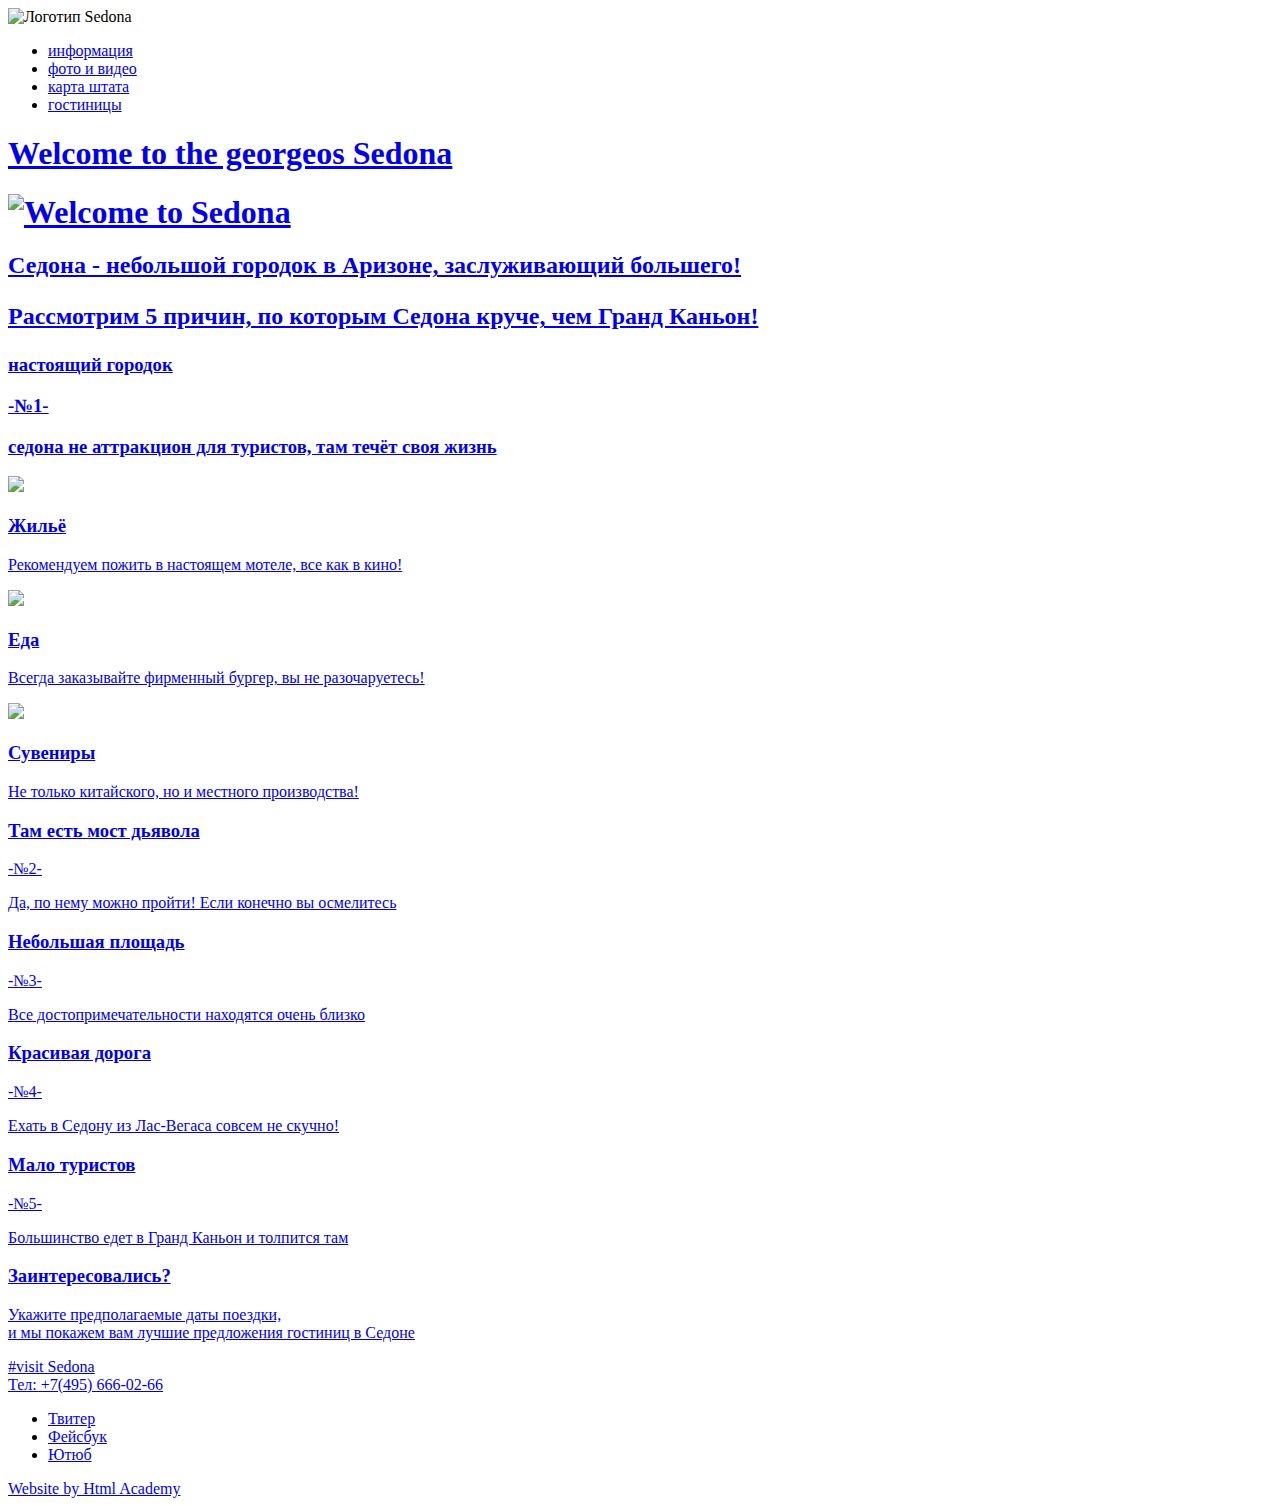
==== index.html @ b705efbc "исправила по комментариям" ====
<!DOCTYPE html>
<html lang="ru">
  <head>
    <meta charset="utf-8">
    <title>HTML Academy: Седона</title>
  </head>
  <body>
<div class="container">
<header>
  <nav>
    <a class="main-header-logo">
    <img src="img.logo.svg" width="300" height="150" alt="Логотип Sedona">
    </a>
    <ul class="site-navigation">
      <li><a href="info.html">информация</a></li>
      <li><a href="foto and video.html">фото и видео</a></li>
      <li><a href="state map.html">карта штата</a></li>
      <li><a href="hotels.html">гостиницы</li>
    </ul>
  </nav>
</header>
<main>
  <section>
  <h1>Welcome to the georgeos Sedona<h1>
  <img src="img.welcome.svg" width="300" height="150" alt="Welcome to Sedona">
</section>
  <section>
    <h2>Седона - небольшой городок в Аризоне, заслуживающий большего!<h2>
    <p>Рассмотрим 5 причин, по которым Седона круче, чем Гранд Каньон!</p>
   </section>
   <section>
    <div>
    <h3>настоящий городок<h3>
    <span>-№1-</span>
    <p>седона не аттракцион для туристов,
    там течёт своя жизнь</p>
    </div>
   </section>
  <div>
    <img src="icon-1.png">
    <h3>Жильё</h3>
    <p>Рекомендуем пожить в настоящем мотеле, все как в кино!</p>
  </div>
  <div>
    <img src="icon-2.png">
    <h3>Еда</h3>
    <p>Всегда заказывайте фирменный бургер, вы не разочаруетесь!</p>
  </div>
  <div>
    <img src="icon-3.png">
    <h3>Сувениры</h3>
    <p>Не только китайского, но и местного производства!</p>
  </div>
  <section>
  <div>
    <h3>Там есть мост дьявола</h3>
    <span>-№2-</span>
    <p>Да, по нему можно пройти! Если конечно вы осмелитесь</p>
  </div>
</section>
  <div>
    <h3>Небольшая площадь</h3>
    <span>-№3-</span>
    <p>Все достопримечательности находятся очень близко</p>
  </div>
  <div>
    <h3>Красивая дорога</h3>
    <span>-№4-</span>
    <p>Ехать в Седону из Лас-Вегаса совсем не скучно!</p>
  </div>
  <div>
    <h3>Мало туристов</h3>
    <span>-№5-</span>
    <p>Большинство едет в Гранд Каньон и толпится там</p>
  </div>
  <section>
    <h3>Заинтересовались?</h3>
    <p>Укажите предполагаемые даты поездки,<br>
    и мы покажем вам лучшие предложения гостиниц в Седоне </p>
      <!--здесь будет форма-->
  </section>
</main>
<footer>
  <a href=#>#visit Sedona</a><br>
  <a href=#>Тел: +7(495) 666-02-66</a>
 <div>
 <ul>
   <li><a href="#">Твитер</a></li>
   <li><a href="#">Фейсбук</a></li>
   <li><a href="#">Ютюб</a></li>
 </ul>
</div>
<a href= https://htmlacademy.ru/>
  Website by Html Academy
</a>
</footer>
<div class="container">
  </body>
</html>
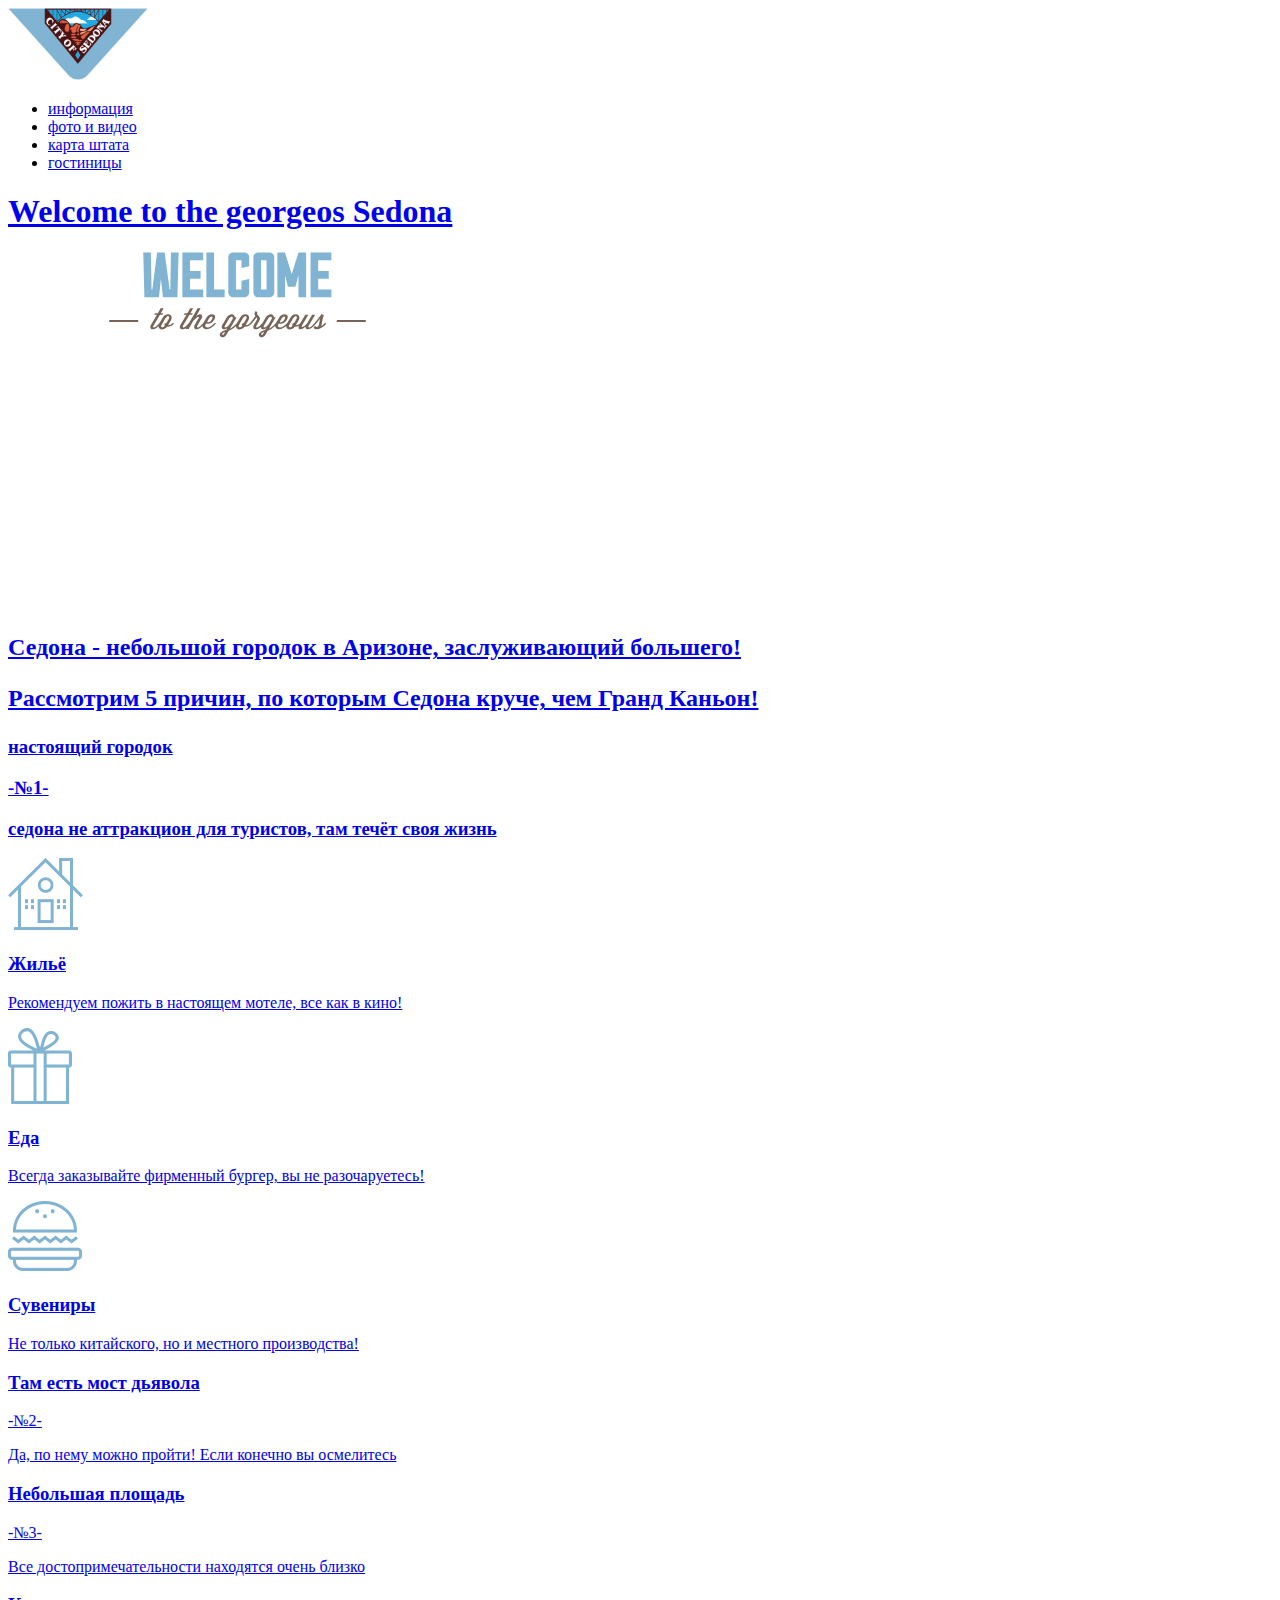
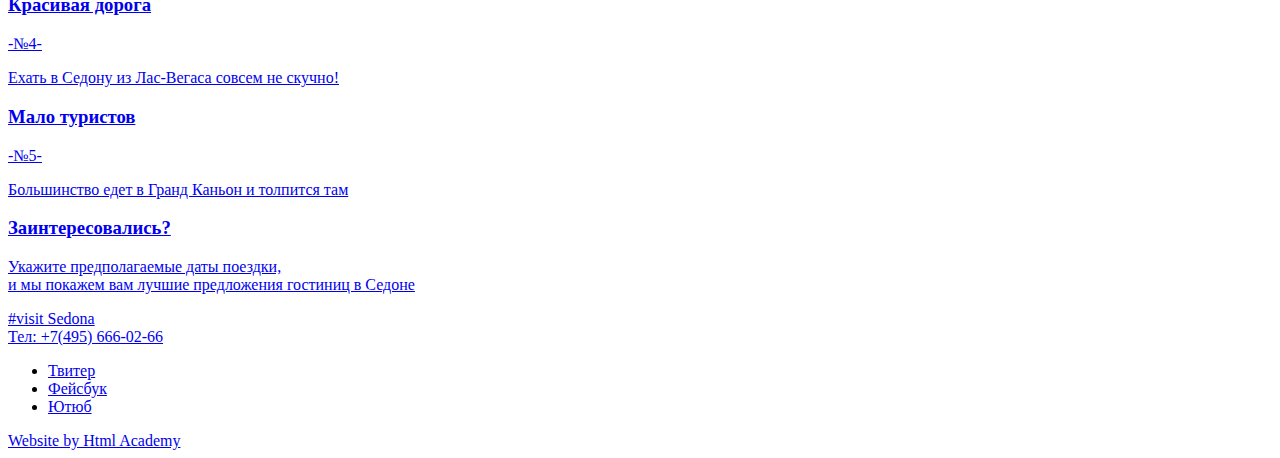
==== commit 0ce41e43: "Добавила картинки" ====
--- a/index.html
+++ b/index.html
@@ -9,7 +9,7 @@
 <header>
   <nav>
     <a class="main-header-logo">
-    <img src="img.logo.svg" width="300" height="150" alt="Логотип Sedona">
+    <img src="img/logo.png" width="140" height="72" alt="Логотип Sedona">
     </a>
     <ul class="site-navigation">
       <li><a href="info.html">информация</a></li>
@@ -22,7 +22,7 @@
 <main>
   <section>
   <h1>Welcome to the georgeos Sedona<h1>
-  <img src="img.welcome.svg" width="300" height="150" alt="Welcome to Sedona">
+  <img src="img/welcome.svg" width="459" height="353" alt="Welcome to Sedona">
 </section>
   <section>
     <h2>Седона - небольшой городок в Аризоне, заслуживающий большего!<h2>
@@ -37,17 +37,17 @@
     </div>
    </section>
   <div>
-    <img src="icon-1.png">
+    <img src="img/icon-1.png">
     <h3>Жильё</h3>
     <p>Рекомендуем пожить в настоящем мотеле, все как в кино!</p>
   </div>
   <div>
-    <img src="icon-2.png">
+    <img src="img/icon-2.png">
     <h3>Еда</h3>
     <p>Всегда заказывайте фирменный бургер, вы не разочаруетесь!</p>
   </div>
   <div>
-    <img src="icon-3.png">
+    <img src="img/icon-3.png">
     <h3>Сувениры</h3>
     <p>Не только китайского, но и местного производства!</p>
   </div>
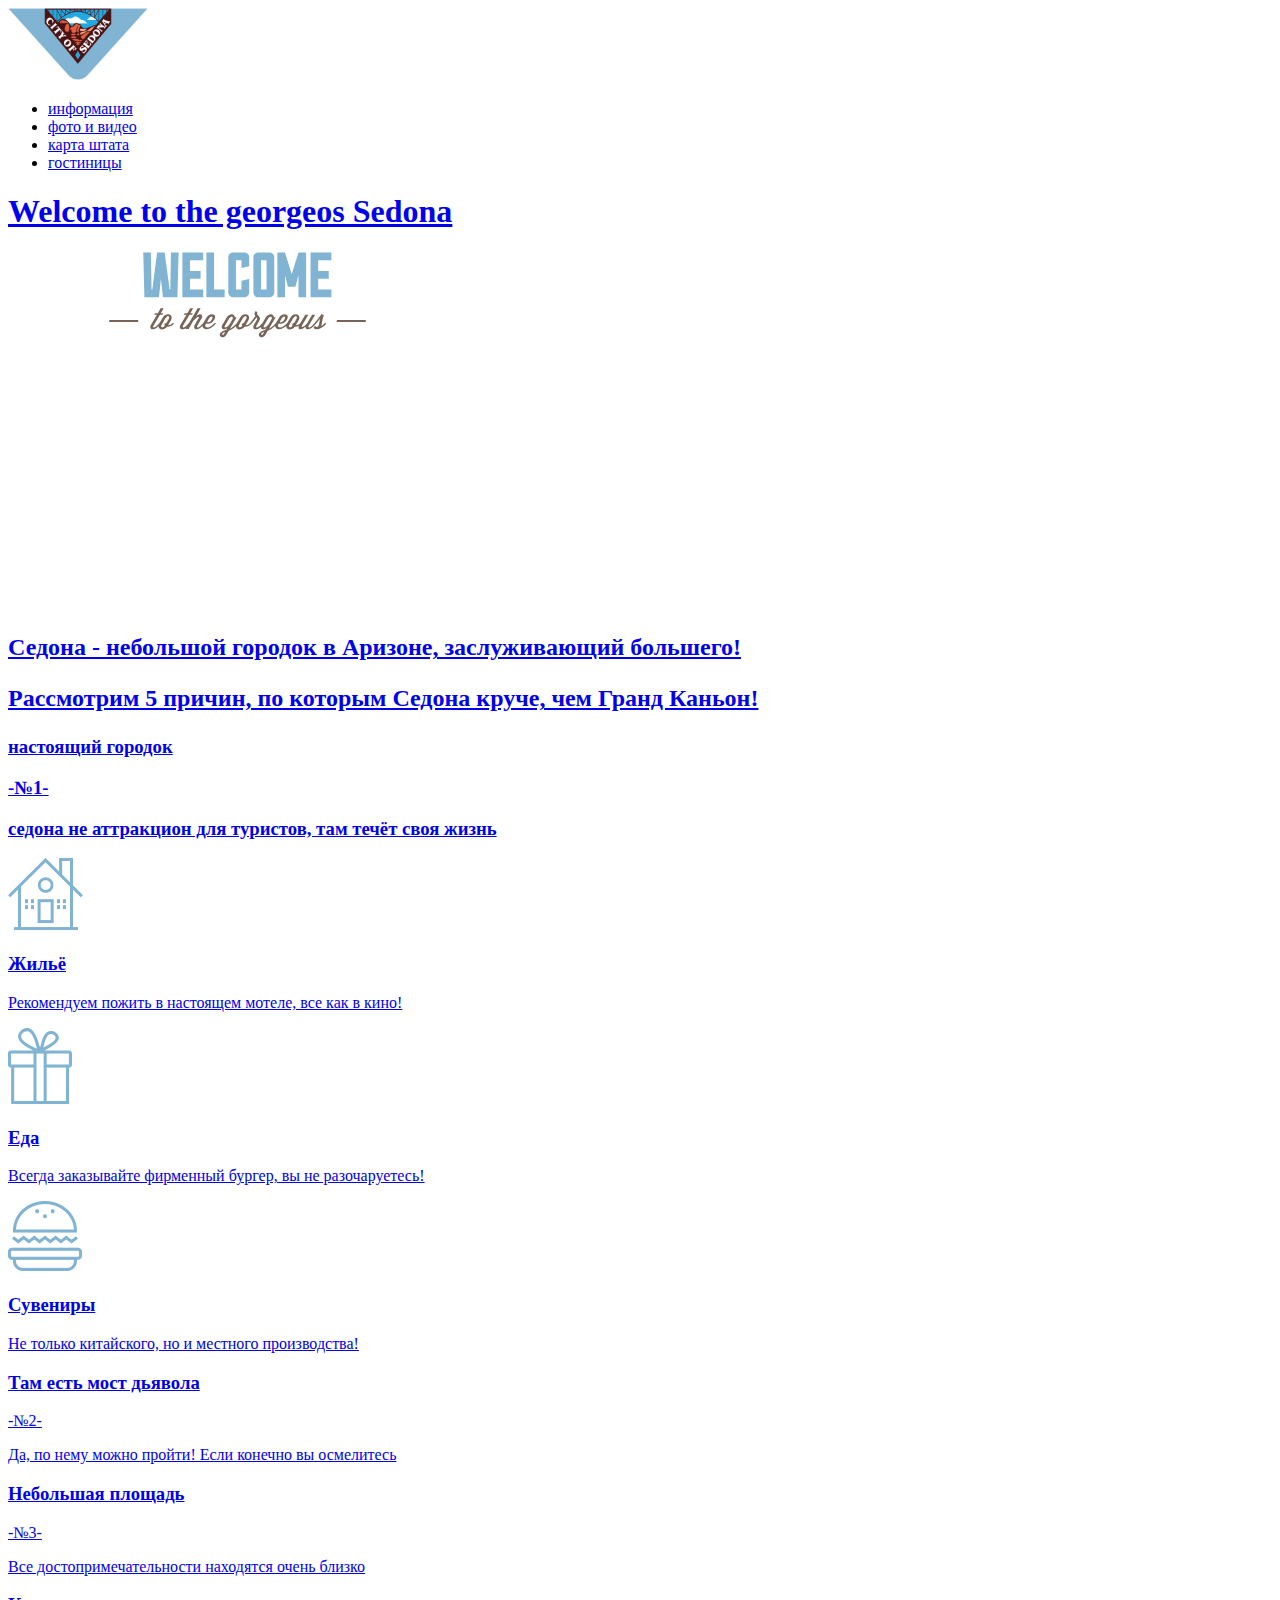
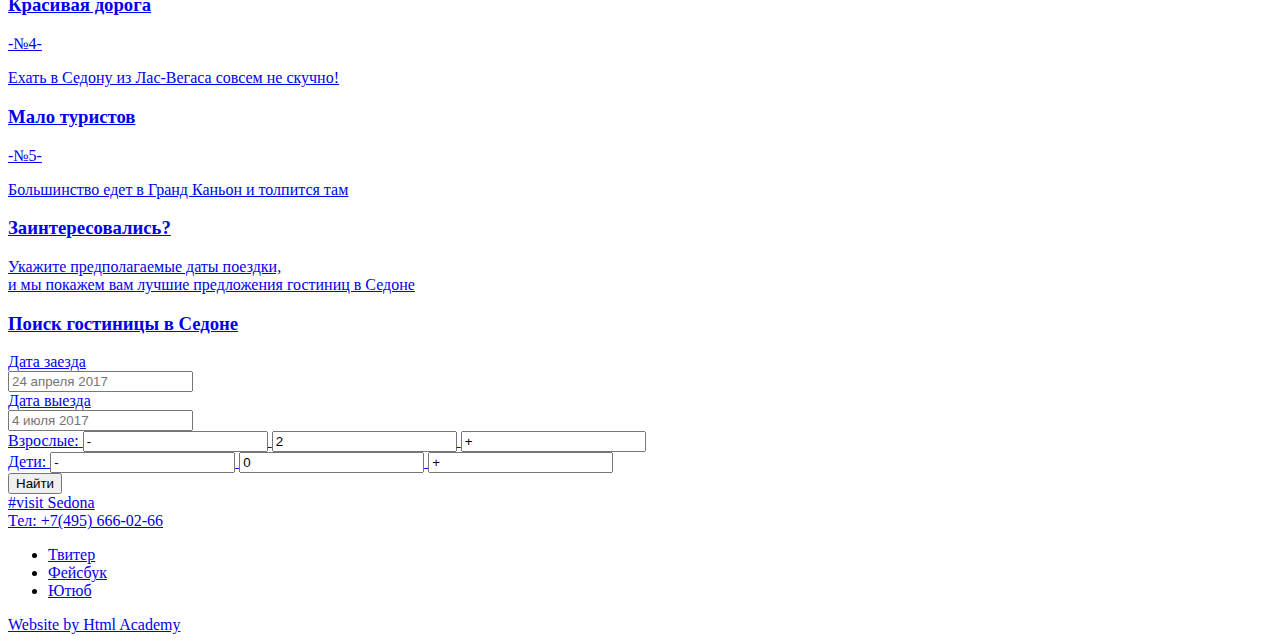
==== commit 1bc68ef5: "добавила форму, описание и переходы через tab" ====
--- a/index.html
+++ b/index.html
@@ -12,16 +12,16 @@
     <img src="img/logo.png" width="140" height="72" alt="Логотип Sedona">
     </a>
     <ul class="site-navigation">
-      <li><a href="info.html">информация</a></li>
-      <li><a href="foto and video.html">фото и видео</a></li>
-      <li><a href="state map.html">карта штата</a></li>
-      <li><a href="hotels.html">гостиницы</li>
+      <li><a href="info.html" tabindex="1" alt="Информация">информация</a></li>
+      <li><a href="foto and video.html" tabindex="2" alt="Фото и видео">фото и видео</a></li>
+      <li><a href="state map.html" tabindex="3" alt="Карта штата">карта штата</a></li>
+      <li><a href="hotels.html" tabindex="4" alt="Гостиницы">гостиницы</li>
     </ul>
   </nav>
 </header>
 <main>
   <section>
-  <h1>Welcome to the georgeos Sedona<h1>
+  <h1 class="visually-hidden">Welcome to the georgeos Sedona<h1>
   <img src="img/welcome.svg" width="459" height="353" alt="Welcome to Sedona">
 </section>
   <section>
@@ -77,20 +77,55 @@
     <h3>Заинтересовались?</h3>
     <p>Укажите предполагаемые даты поездки,<br>
     и мы покажем вам лучшие предложения гостиниц в Седоне </p>
-      <!--здесь будет форма-->
+      <div class="pop-up">
+        <div>
+          <h3>Поиск гостиницы в Седоне</h3>
+        </div>
+        <div>
+          <form action="https://echo.htmlacademy.ru/courses" method="post">
+    <label for="check-in-date"> Дата заезда</label>
+    <div class="input-field">
+     <input type="text" id="check-in-date" name="check-in-date" placeholder="24 апреля 2017" required tabindex="1" alt="Дата заезда">
+     <div class="calendar"></div>
+     </div>
+     <label for="check-out-date">Дата выезда</label>
+     <div class="input-field">
+    <input type="text" id="check-out-date" name="check-out-date" placeholder="4 июля 2017" required tabindex="2" alt="Дата выезда">
+    <div class="calendar"></div>
+    </div>
+    <div class="input-short">
+    <label for="adult">Взрослые:</label>
+    <input type="bottom-minus" value="-" tabindex="3" alt="меньше">
+    <input type="text" id="adult" name="adult" value="2" alt="количество взрослых">
+    <input type="bottom-plus" value="+" tabindex="4" alt="больше">
+    </div>
+     <div class="input-short">
+       <label for="kids">Дети:</label>
+       <input type="bottom-minus" value="-" tabindex="5" alt="меньше">
+       <input type="text" id="kids" name="adult" value="0" alt="количество детей">
+       <input type="bottom-plus" value="+" tabindex="6" alt="больше">
+     </div>
+     <div class="buttons">
+       <input type="submit" value="Найти" tabindex="7" alt="Логотип Sedona="Найти">
+     </div>
+   </form>
+        </div>
+      </div>
+  </section>
+  <section class="map">
   </section>
 </main>
 <footer>
-  <a href=#>#visit Sedona</a><br>
-  <a href=#>Тел: +7(495) 666-02-66</a>
+  <a href=# tabindex="6">#visit Sedona</a><br>
+  <a href=# tabindex="7" alt="номер телефона">Тел: +7(495) 666-02-66</a>
  <div>
  <ul>
-   <li><a href="#">Твитер</a></li>
-   <li><a href="#">Фейсбук</a></li>
-   <li><a href="#">Ютюб</a></li>
+   <li><a href="#" tabindex="8" alt="Твитер">Твитер</a></li>
+   <li><a href="#" tabindex="9" alt="Фейсбук">Фейсбук</a></li>
+   <li><a href="#" tabindex="10" alt="Ютюб">Ютюб</a></li>
  </ul>
 </div>
-<a href= https://htmlacademy.ru/>
+<a href= https://htmlacademy.ru/ tabindex="11" alt="html академия">
   Website by Html Academy
 </a>
 </footer>
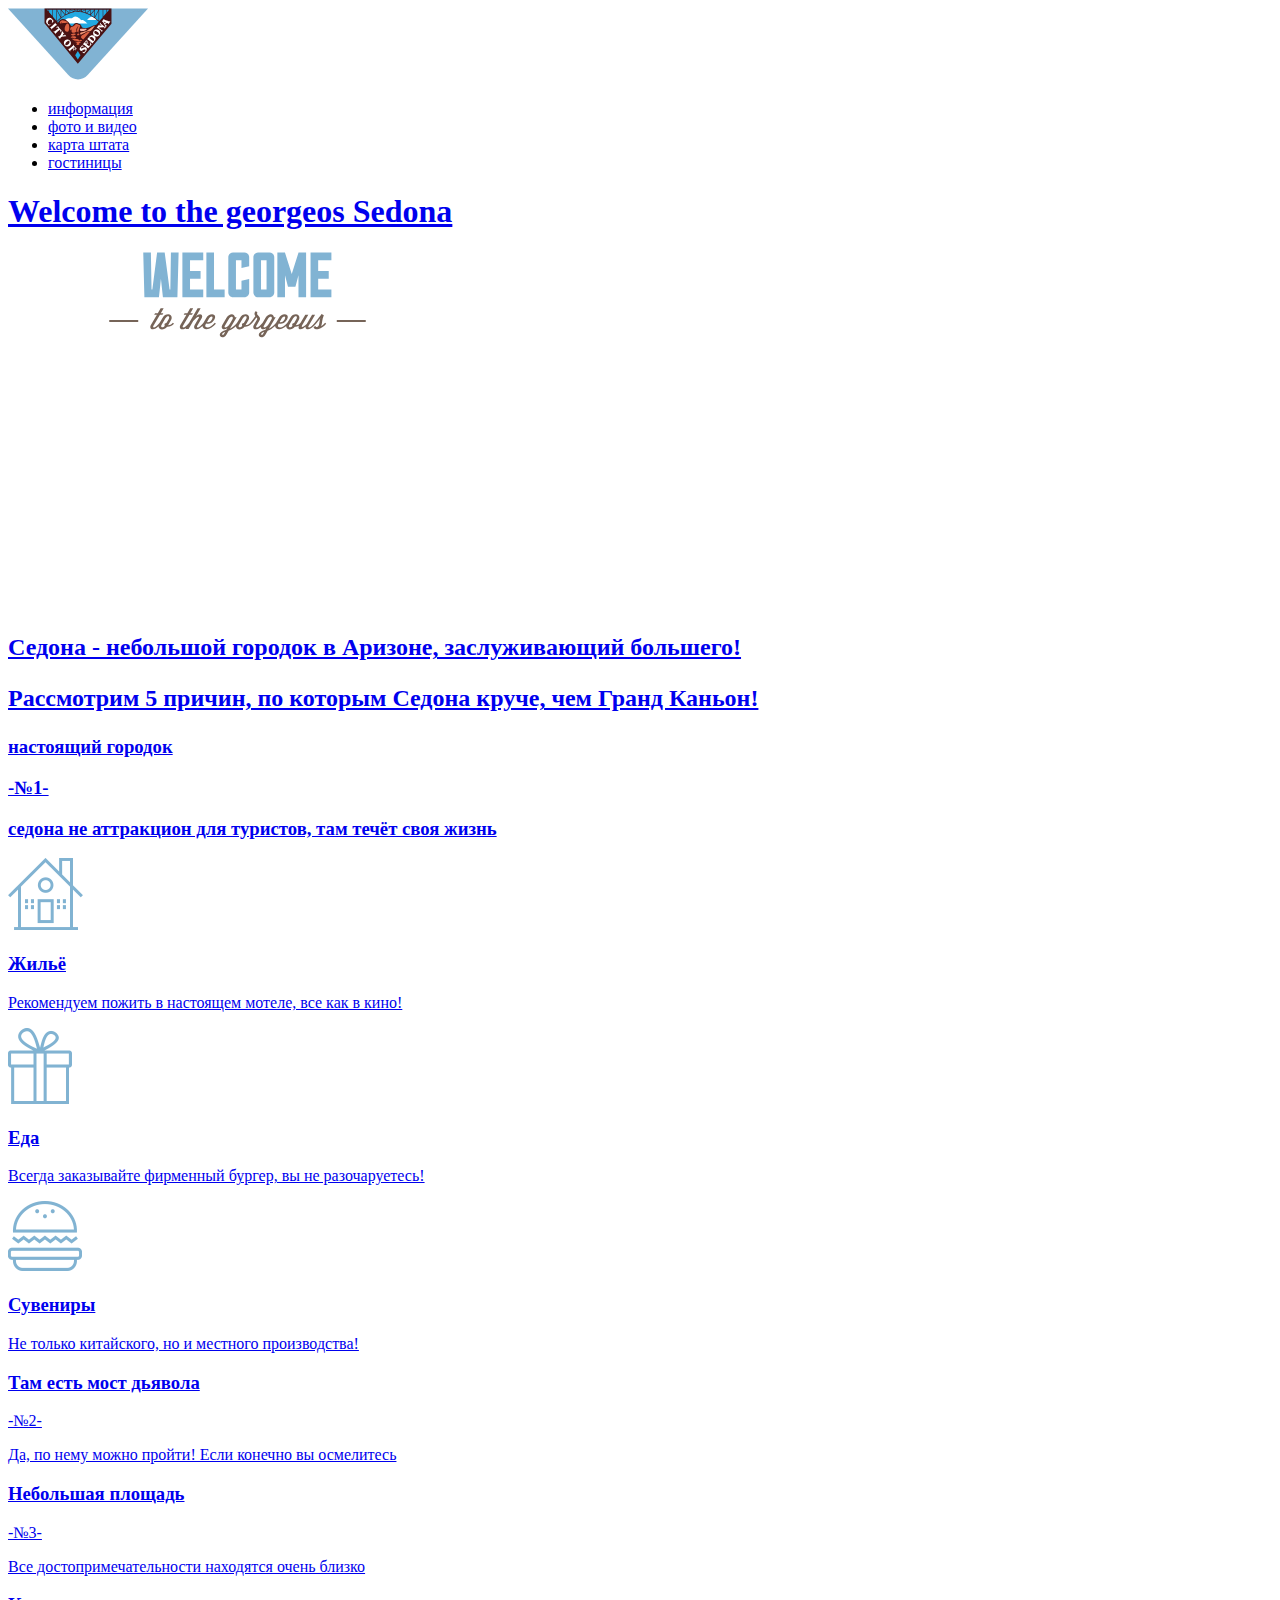
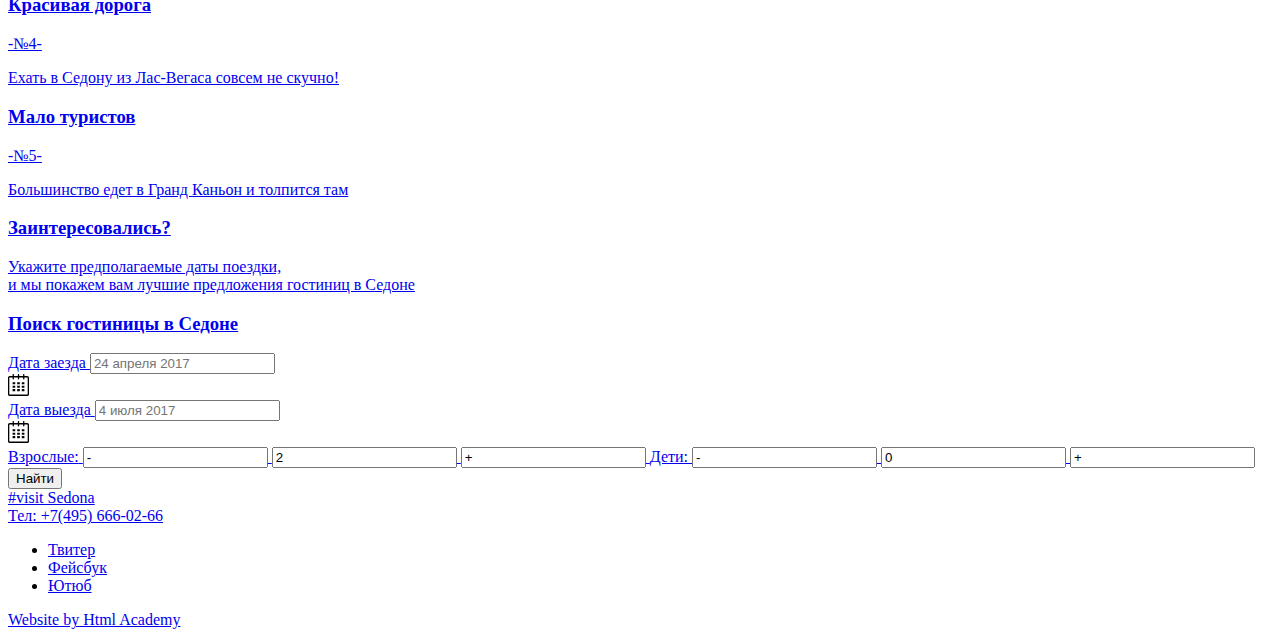
==== commit 66d25823: "доюавляю графику" ====
--- a/index.html
+++ b/index.html
@@ -9,13 +9,13 @@
 <header>
   <nav>
     <a class="main-header-logo">
-    <img src="img/logo.png" width="140" height="72" alt="Логотип Sedona">
+    <img src="img/logo.svg" width="140" height="72" alt="Логотип Sedona">
     </a>
     <ul class="site-navigation">
-      <li><a href="info.html" tabindex="1" alt="Информация">информация</a></li>
-      <li><a href="foto and video.html" tabindex="2" alt="Фото и видео">фото и видео</a></li>
-      <li><a href="state map.html" tabindex="3" alt="Карта штата">карта штата</a></li>
-      <li><a href="hotels.html" tabindex="4" alt="Гостиницы">гостиницы</li>
+      <li><a href="info.html"  alt="Информация">информация</a></li>
+      <li><a href="foto and video.html" alt="Фото и видео">фото и видео</a></li>
+      <li><a href="state map.html"  alt="Карта штата">карта штата</a></li>
+      <li><a href="hotels.html" alt="Гостиницы">гостиницы</li>
     </ul>
   </nav>
 </header>
@@ -84,48 +84,39 @@
         <div>
           <form action="https://echo.htmlacademy.ru/courses" method="post">
     <label for="check-in-date"> Дата заезда</label>
-    <div class="input-field">
-     <input type="text" id="check-in-date" name="check-in-date" placeholder="24 апреля 2017" required tabindex="1" alt="Дата заезда">
-     <div class="calendar"></div>
-     </div>
-     <label for="check-out-date">Дата выезда</label>
-     <div class="input-field">
+    <input type="text" id="check-in-date" name="check-in-date" placeholder="24 апреля 2017" required tabindex="1" alt="Дата заезда">
+    <div class="calendar"> <img src="img/calendar.svg"></div>
+    <label for="check-out-date">Дата выезда</label>
     <input type="text" id="check-out-date" name="check-out-date" placeholder="4 июля 2017" required tabindex="2" alt="Дата выезда">
-    <div class="calendar"></div>
-    </div>
-    <div class="input-short">
+    <div class="calendar"> <img src="img/calendar.svg"></div>
     <label for="adult">Взрослые:</label>
     <input type="bottom-minus" value="-" tabindex="3" alt="меньше">
     <input type="text" id="adult" name="adult" value="2" alt="количество взрослых">
     <input type="bottom-plus" value="+" tabindex="4" alt="больше">
-    </div>
-     <div class="input-short">
-       <label for="kids">Дети:</label>
-       <input type="bottom-minus" value="-" tabindex="5" alt="меньше">
-       <input type="text" id="kids" name="adult" value="0" alt="количество детей">
-       <input type="bottom-plus" value="+" tabindex="6" alt="больше">
-     </div>
+    <label for="kids">Дети:</label>
+    <input type="bottom-minus" value="-" tabindex="5" alt="меньше">
+    <input type="text" id="kids" name="kids" value="0" alt="количество детей">
+    <input type="bottom-plus" value="+" tabindex="6" alt="больше">
      <div class="buttons">
        <input type="submit" value="Найти" tabindex="7" alt="Логотип Sedona="Найти">
      </div>
-   </form>
-        </div>
+         </form>
       </div>
   </section>
   <section class="map">
   </section>
 </main>
 <footer>
-  <a href=# tabindex="6">#visit Sedona</a><br>
-  <a href=# tabindex="7" alt="номер телефона">Тел: +7(495) 666-02-66</a>
+  <a href=#>#visit Sedona</a><br>
+  <a href=#  alt="номер телефона">Тел: +7(495) 666-02-66</a>
  <div>
  <ul>
-   <li><a href="#" tabindex="8" alt="Твитер">Твитер</a></li>
-   <li><a href="#" tabindex="9" alt="Фейсбук">Фейсбук</a></li>
-   <li><a href="#" tabindex="10" alt="Ютюб">Ютюб</a></li>
+   <li><a href="#" alt="Твитер">Твитер</a></li>
+   <li><a href="#" alt="Фейсбук">Фейсбук</a></li>
+   <li><a href="#" alt="Ютюб">Ютюб</a></li>
  </ul>
 </div>
-<a href= https://htmlacademy.ru/ tabindex="11" alt="html академия">
+<a href= https://htmlacademy.ru/ tabindex="0" alt="html академия">
   Website by Html Academy
 </a>
 </footer>
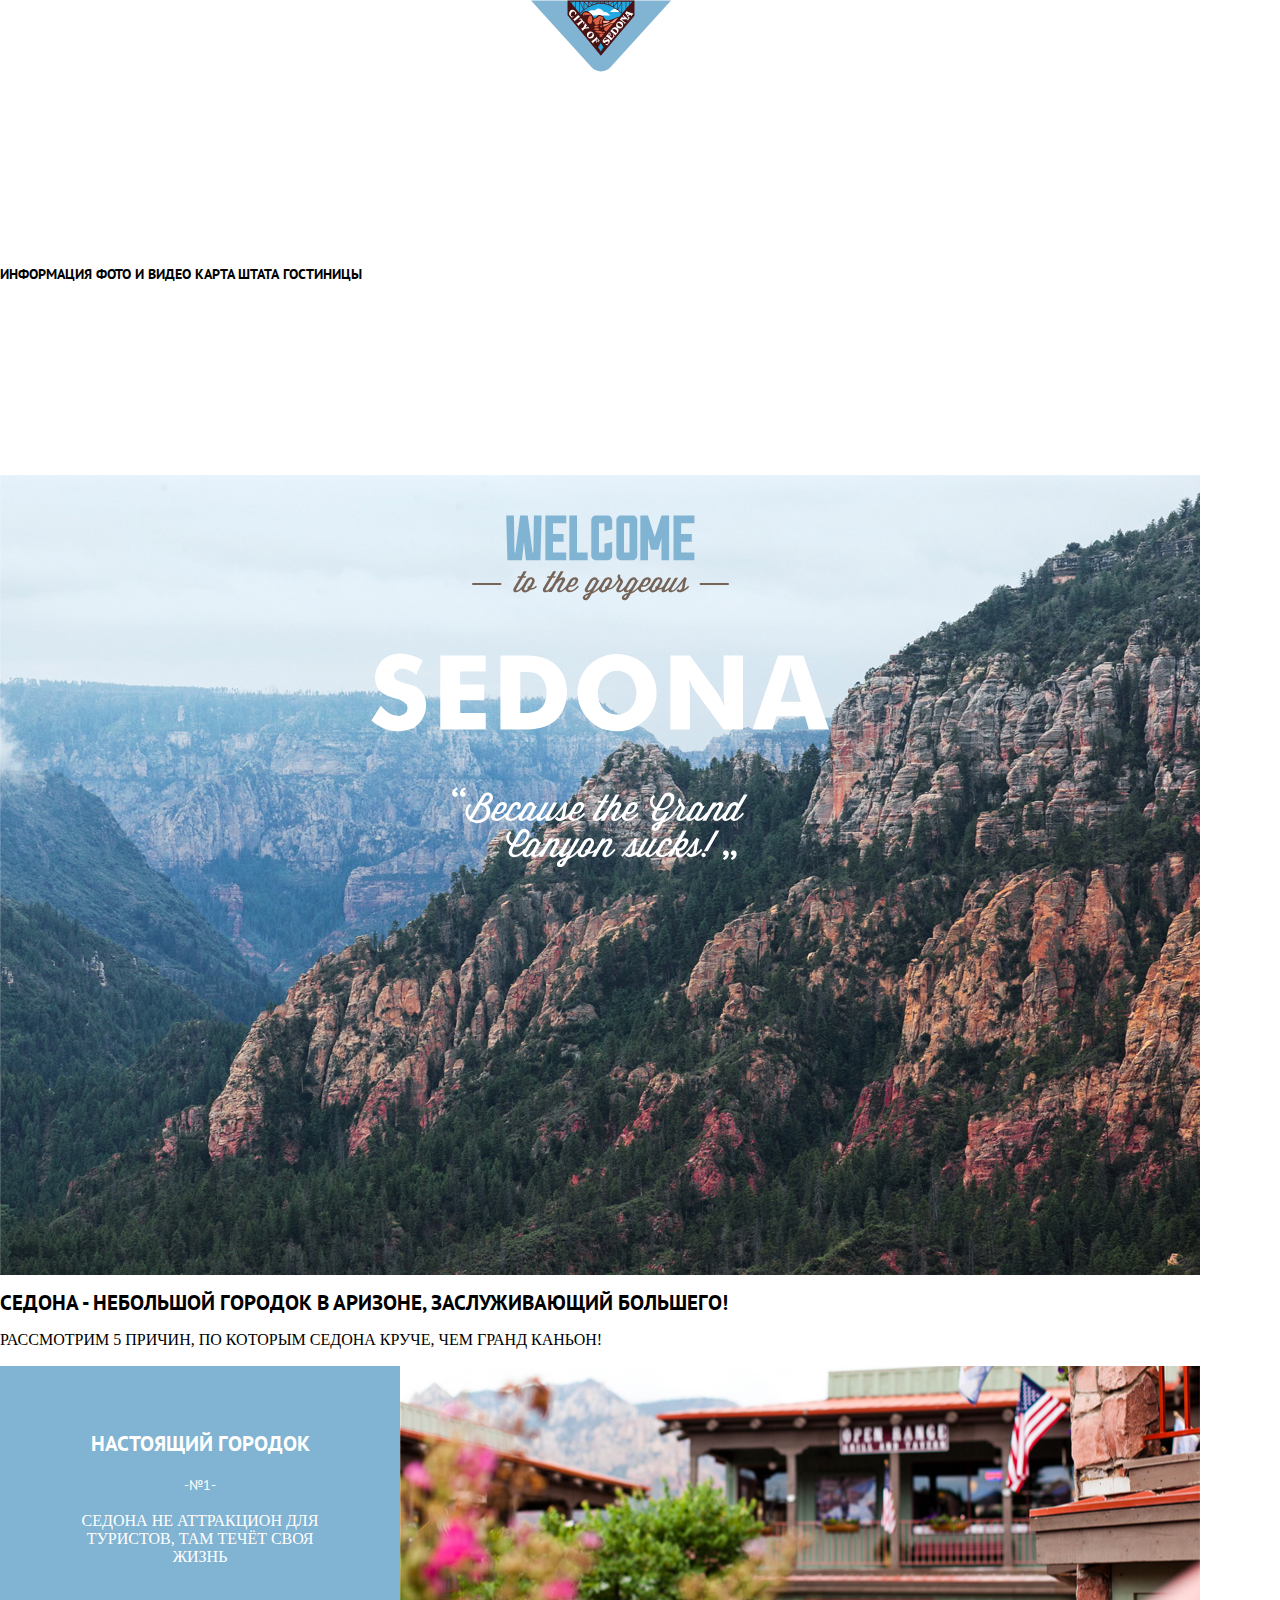
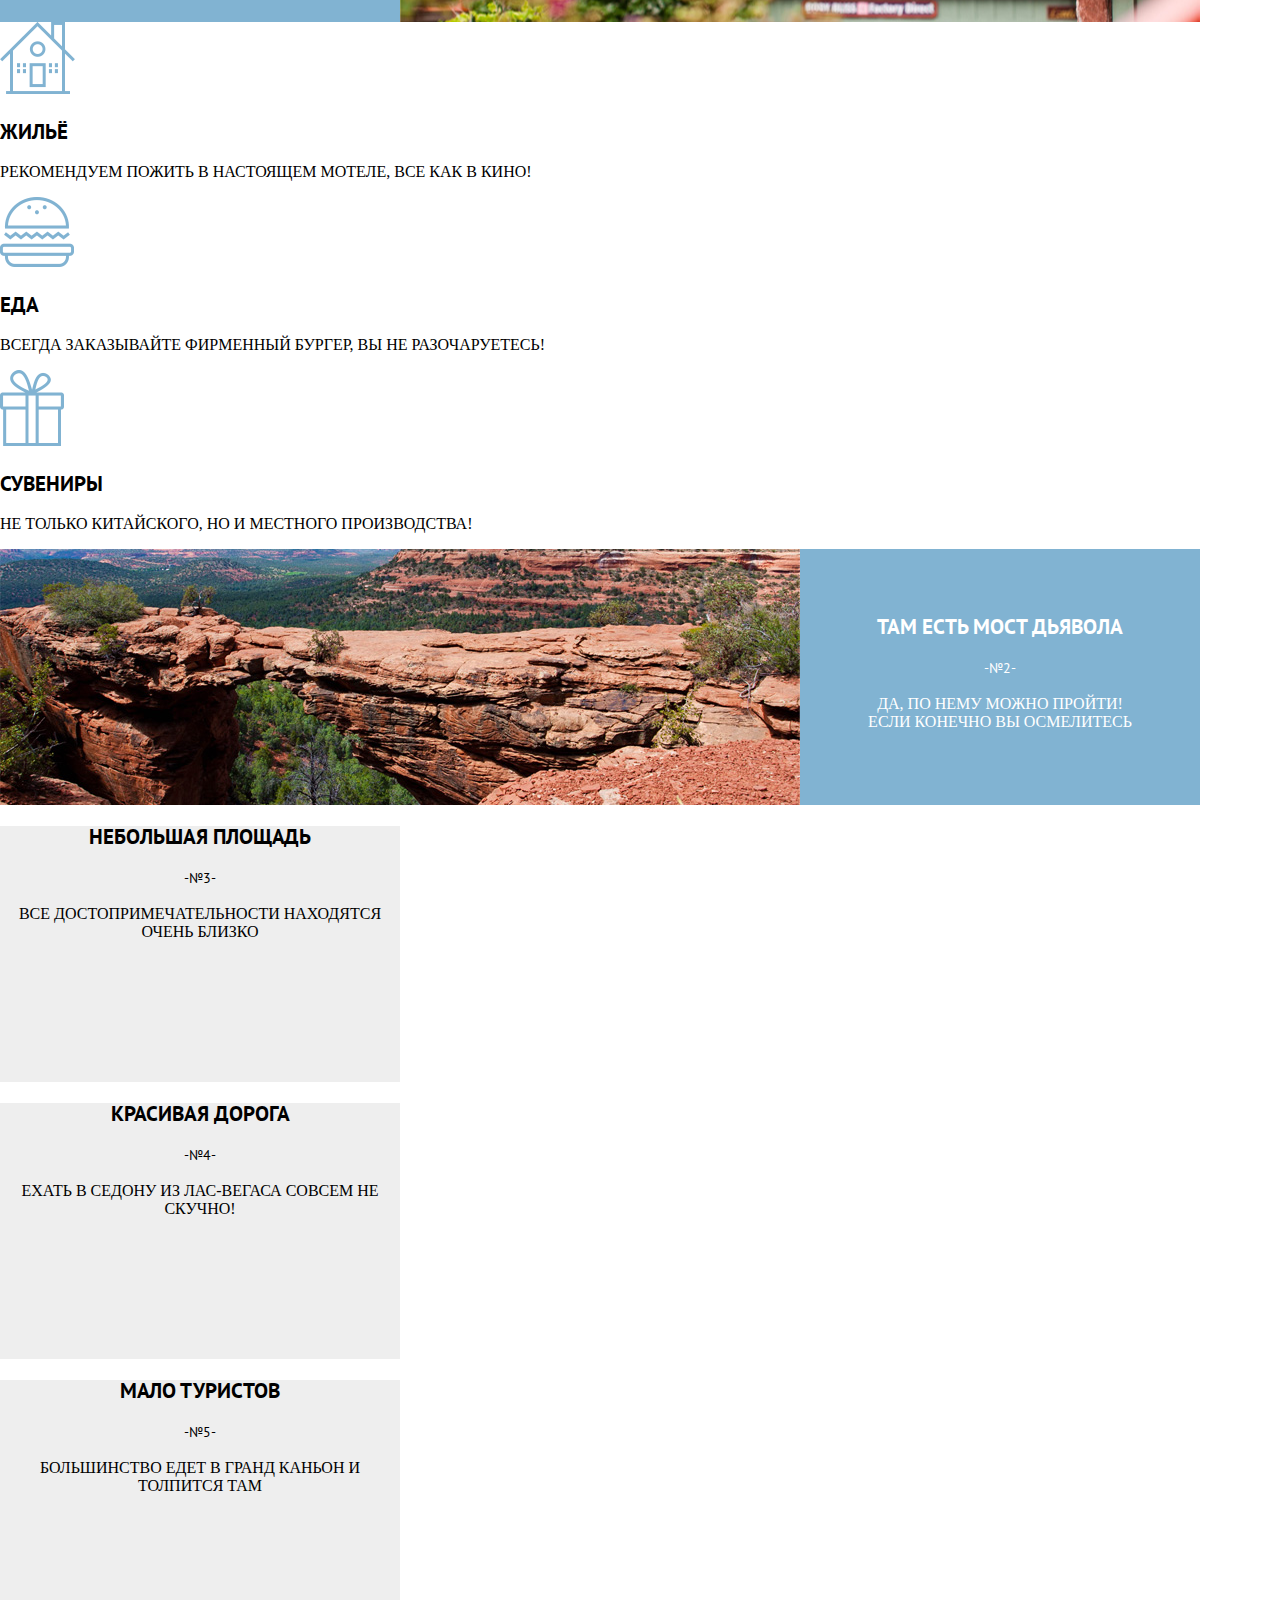
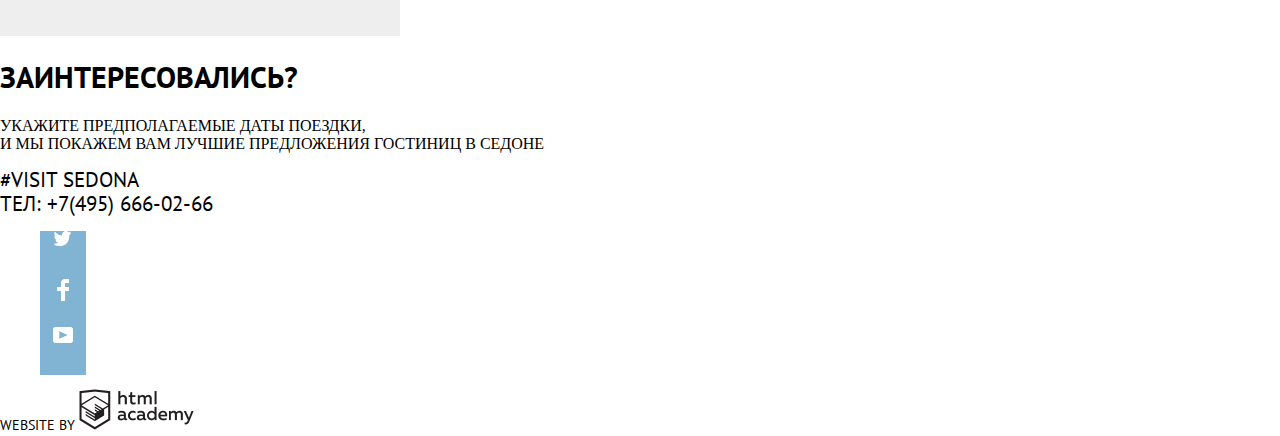
==== commit df7ffa6d: "базовая стилизация" ====
--- a/index.html
+++ b/index.html
@@ -3,6 +3,9 @@
   <head>
     <meta charset="utf-8">
     <title>HTML Academy: Седона</title>
+    <link href="https://fonts.googleapis.com/css?family=PT+Sans:400,700&display=swap&subset=cyrillic" rel="stylesheet">
+    <link href="css/normalize.css" rel="stylesheet">
+    <link href="css/style.css" rel="stylesheet">
   </head>
   <body>
 <div class="container">
@@ -20,63 +23,69 @@
   </nav>
 </header>
 <main>
-  <section>
+  <section class="welcome">
   <h1 class="visually-hidden">Welcome to the georgeos Sedona<h1>
+<div class="sedona-img">
   <img src="img/welcome.svg" width="459" height="353" alt="Welcome to Sedona">
+</div>
 </section>
   <section>
     <h2>Седона - небольшой городок в Аризоне, заслуживающий большего!<h2>
     <p>Рассмотрим 5 причин, по которым Седона круче, чем Гранд Каньон!</p>
    </section>
-   <section>
-    <div>
-    <h3>настоящий городок<h3>
+   <section class="real-town">
+    <div class="advantages-blue">
+    <h3>настоящий городок</h3>
     <span>-№1-</span>
     <p>седона не аттракцион для туристов,
     там течёт своя жизнь</p>
     </div>
    </section>
-  <div>
+    <div class="sights">
+  <div class="sight1">
     <img src="img/icon-1.png">
     <h3>Жильё</h3>
     <p>Рекомендуем пожить в настоящем мотеле, все как в кино!</p>
   </div>
-  <div>
-    <img src="img/icon-2.png">
+  <div class="sight2">
+    <img src="img/icon-3.png">
     <h3>Еда</h3>
     <p>Всегда заказывайте фирменный бургер, вы не разочаруетесь!</p>
   </div>
-  <div>
-    <img src="img/icon-3.png">
+  <div class="sight3">
+    <img src="img/icon-2.png">
     <h3>Сувениры</h3>
     <p>Не только китайского, но и местного производства!</p>
   </div>
-  <section>
-  <div>
+</div>
+  <section class="devils-brige">
+  <div class="advantages-blue second">
     <h3>Там есть мост дьявола</h3>
     <span>-№2-</span>
     <p>Да, по нему можно пройти! Если конечно вы осмелитесь</p>
   </div>
 </section>
-  <div>
+  <div class="advantages-gray">
     <h3>Небольшая площадь</h3>
     <span>-№3-</span>
     <p>Все достопримечательности находятся очень близко</p>
   </div>
-  <div>
+  <div class="advantages-gray">
     <h3>Красивая дорога</h3>
     <span>-№4-</span>
     <p>Ехать в Седону из Лас-Вегаса совсем не скучно!</p>
   </div>
-  <div>
+  <div class="advantages-gray">
     <h3>Мало туристов</h3>
     <span>-№5-</span>
     <p>Большинство едет в Гранд Каньон и толпится там</p>
   </div>
   <section>
+    <div class="interested">
     <h3>Заинтересовались?</h3>
     <p>Укажите предполагаемые даты поездки,<br>
     и мы покажем вам лучшие предложения гостиниц в Седоне </p>
+    </div>
       <div class="pop-up">
         <div>
           <h3>Поиск гостиницы в Седоне</h3>
@@ -107,18 +116,20 @@
   </section>
 </main>
 <footer>
-  <a href=#>#visit Sedona</a><br>
-  <a href=#  alt="номер телефона">Тел: +7(495) 666-02-66</a>
+  <a class="contact" href=#>#visit Sedona</a><br>
+  <a class="contact" href=#  alt="номер телефона">Тел: +7(495) 666-02-66</a>
  <div>
- <ul>
-   <li><a href="#" alt="Твитер">Твитер</a></li>
-   <li><a href="#" alt="Фейсбук">Фейсбук</a></li>
-   <li><a href="#" alt="Ютюб">Ютюб</a></li>
+ <ul class="socials">
+   <li class="social"><a href=https://twitter.com/ alt="Твитер"></a></li>
+   <li class="social"><a href=https://www.facebook.com/ alt="Фейсбук"></a></li>
+   <li class="social"><a href=https://www.youtube.com/ alt="Ютюб"></a></li>
  </ul>
 </div>
-<a href= https://htmlacademy.ru/ tabindex="0" alt="html академия">
-  Website by Html Academy
+<div class="academy">
+    Website by
+<a href= https://htmlacademy.ru/ tabindex="0" alt="html академия" >
 </a>
+</div>
 </footer>
 <div class="container">
   </body>
--- a/css/style.css
+++ b/css/style.css
@@ -0,0 +1,201 @@
+body {
+margin: 0;
+padding: 0;
+font-family: "PT Sans", "sans-serif";
+font-size: 14px;
+line-height: 21px;
+font-weight: 400;
+text-transform: uppercase;
+background-color: white;
+border: 2px; #000000;
+}
+
+header,
+main,
+footer {
+  width: 1200px;
+
+}
+a {
+  text-decoration: none;
+  color: #000000;
+}
+.main-header-logo {
+  margin-left: 531px;
+}
+
+section.welcome {
+  width: 1200px;
+  height: 800px;
+  background: url("../img/background-photo.jpg");
+  background-repeat: no-repeat;
+}
+
+h3 {
+  font-weight: 700;
+  font-size: 21px;
+  line-height: 21px;
+}
+
+p {
+    font: initial;
+}
+.sedona-img {
+  text-align: center;
+
+}
+.site-navigation {
+  font-size: 14px;
+  line-height: 26px;
+  background-color: white;
+  list-style: none;
+  font-weight: 700;
+  color: #000000;
+  padding: 0;
+}
+
+.site-navigation a:hover,
+.site-navigation a:focus{
+  color: #81b3d2;
+}
+
+.site-navigation a:active {
+color: #rgba(0,0,0,0.3);
+}
+
+.site-navigation li {
+  display: inline;
+  width: 240px;
+  height: 56px;
+  line-height: 26;
+  vertical-align: top;
+
+}
+.site-navigation li:nth-child(1),
+.site-navigation li:nth-child(2) {
+}
+}
+.site-navigation li:nth-child(3),
+.site-navigation li:nth-child(4) {
+}
+
+
+.visually-hidden {
+  visibility: hidden;
+}
+
+.advantages-gray {
+  width: 400px;
+  height: 256px;
+  text-align: center;
+  vertical-align: middle;
+  font-size: 14px;
+  background-color: #eeeeee;
+  display: block;
+}
+.advantages-blue {
+  width: 280px;
+  height: 146px;
+  text-align: center;
+  font-size: 14px;
+  margin-left: 0;
+  color: #ffffff;
+  background-color: #81b3d2;
+  padding: 46px 60px 64px;
+  display: block;
+}
+
+.real-town {
+  background-image: url("../img/feature-picture-1.jpg");
+  background-position: right;
+  width: 1200px;
+  height: 256px;
+  background-repeat: no-repeat;
+}
+
+.devils-brige {
+  background-image: url("../img/feature-picture-2.jpg");
+  background-position: left;
+  width: 1200px;
+  height: 256px;
+  background-repeat: no-repeat;
+}
+.second {
+  position: right;
+  margin-left: 800px;
+}
+
+.interested h3{
+  font-size: 30px;
+}
+.social {
+  background-color: #81b3d2;
+  width: 46px;
+  height: 48px;
+  list-style: none;
+}
+
+.socials li:nth-child(1)::before {
+  content: url("../img/tw-icon.png");
+  width: 17px;
+  height: 15px;
+  padding: 15px 14px 16px;
+}
+
+.socials li:nth-child(2)::before {
+  content: url("../img/fb-icon.png");
+  width: 17px;
+  height: 15px;
+  padding: 12px 17px 13px;
+}
+.socials li:nth-child(3)::before {
+  content: url("../img/youtube-icon.png");
+  width: 17px;
+  height: 15px;
+  padding: 13px 13px 16px;
+}
+
+.social a:hover {
+  color: #669ec0;
+}
+
+.social a:active {
+color: #5496bd;
+}
+.pop-up {
+  display: none;
+}
+.academy a::before {
+  content: url("../img/logo-htmla.png");
+}
+.contact {
+    font-size: 21px;
+}
+
+a.button-more {
+  display: inline;
+  width: 110px;
+  height: 27px;
+  background-color: #81b3d2;
+  color: #ffffff;
+  font-weight: 700;
+  padding: 8px 17px 7px;
+}
+a.button-book {
+  display: inline;
+  width: 142px;
+  height: 27px;
+  background-color: #766357;
+  color: #ffffff;
+  font-weight: 700;
+  padding: 8px 16px 8px;
+}
+
+.rate {
+  display: inline;
+  width: 110px;
+  height: 27px;
+  background-color: #f2f2f2;
+  padding: 5px 13px 6px;
+  color: #666666;
+}
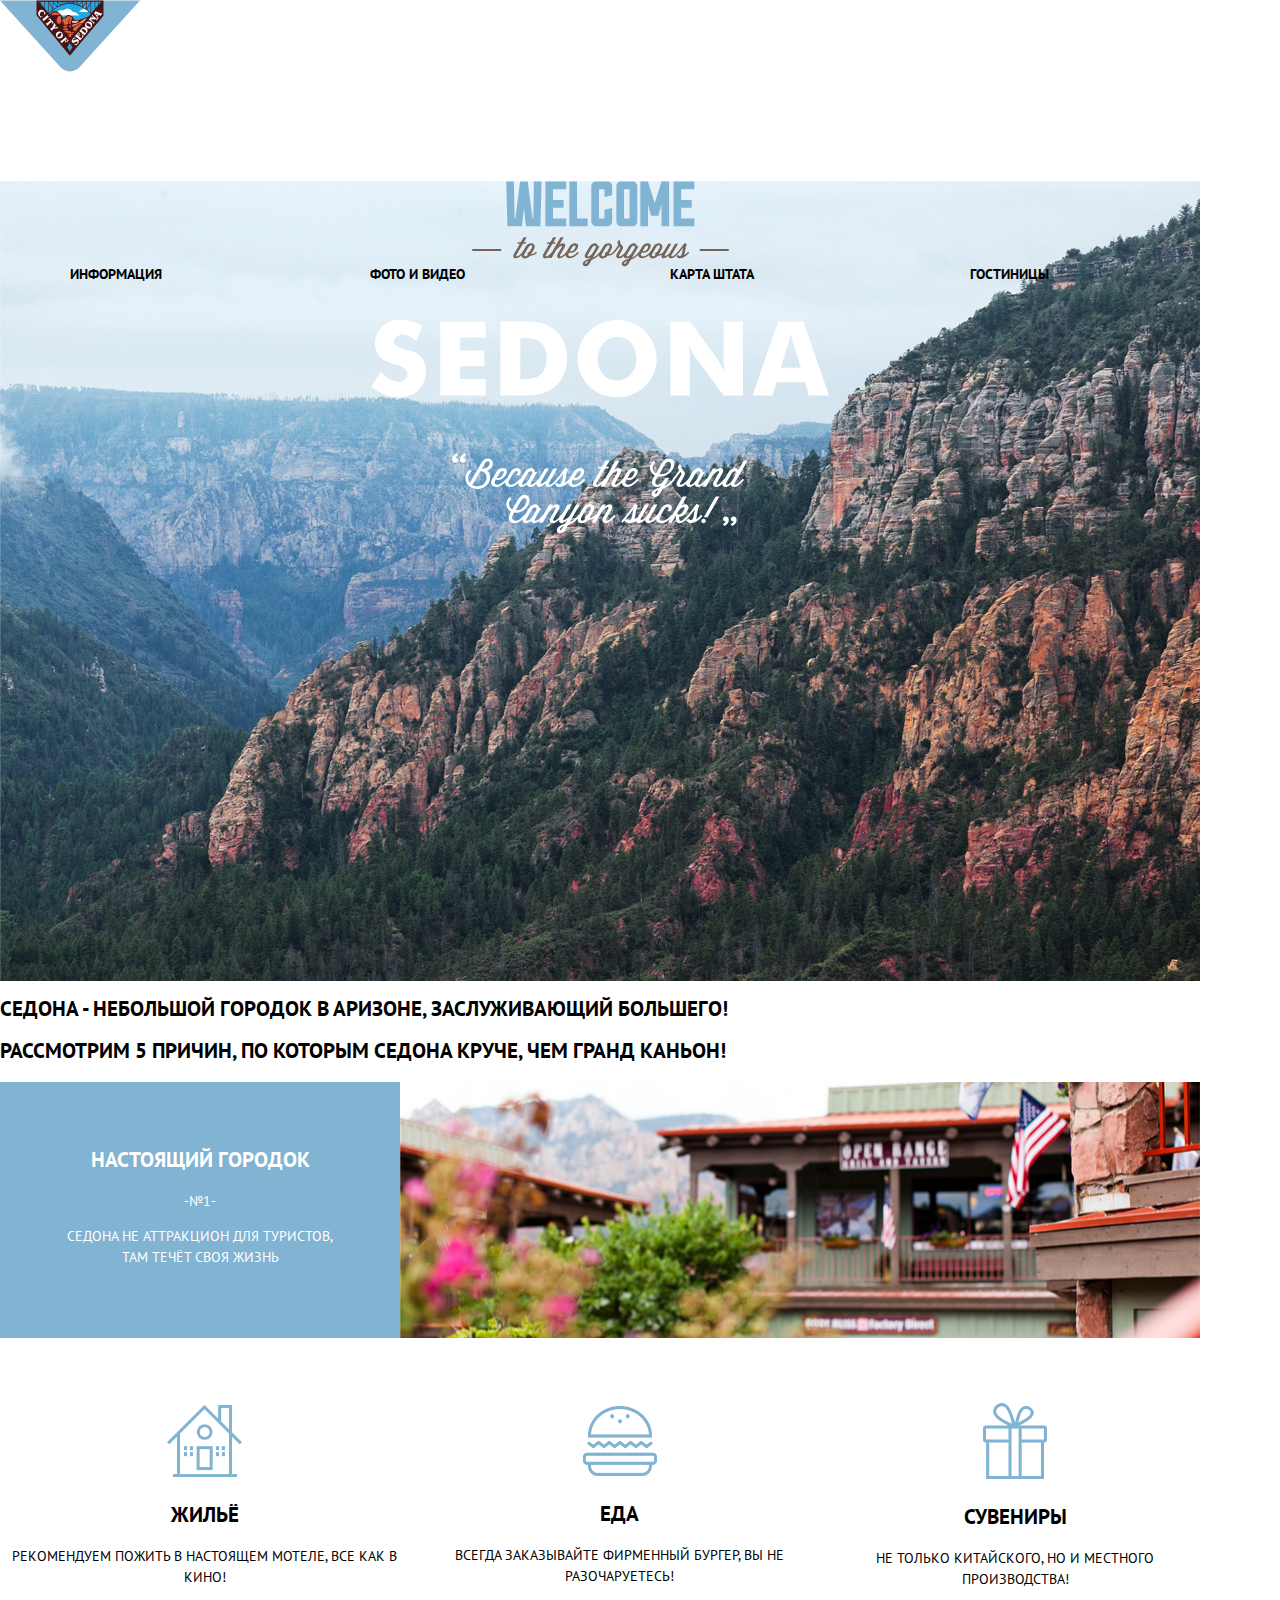
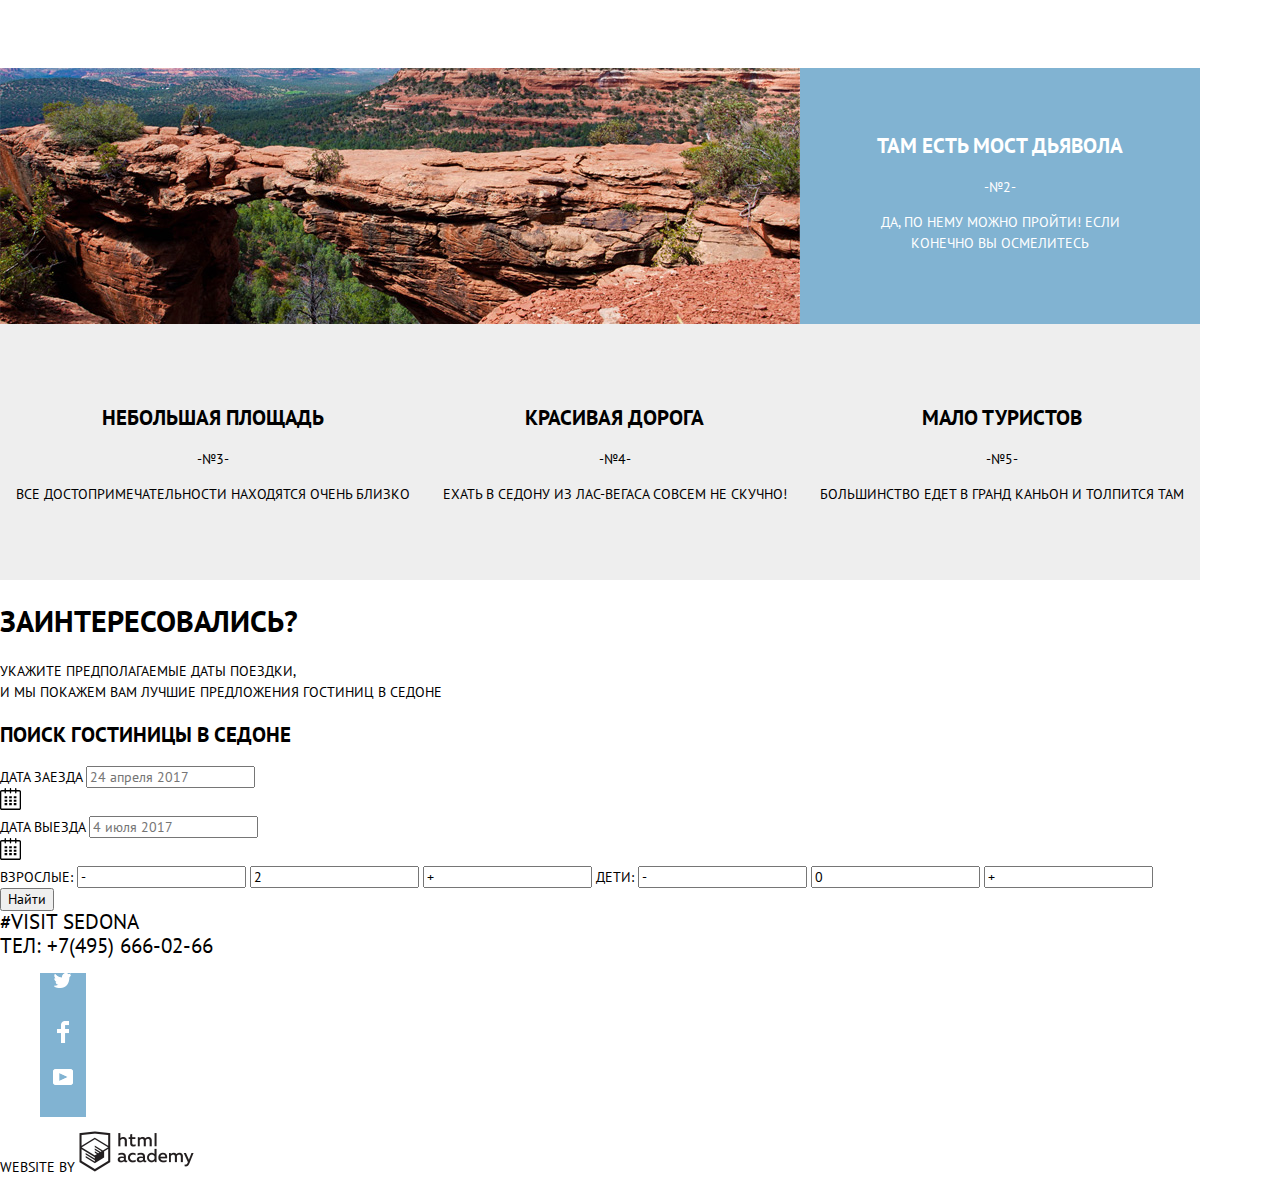
==== commit 77dda71b: "стилизация" ====
--- a/index.html
+++ b/index.html
@@ -8,20 +8,21 @@
     <link href="css/style.css" rel="stylesheet">
   </head>
   <body>
-<div class="container">
+<div class="container clearfix">
 <header>
   <nav>
     <a class="main-header-logo">
     <img src="img/logo.svg" width="140" height="72" alt="Логотип Sedona">
     </a>
-    <ul class="site-navigation">
-      <li><a href="info.html"  alt="Информация">информация</a></li>
-      <li><a href="foto and video.html" alt="Фото и видео">фото и видео</a></li>
-      <li><a href="state map.html"  alt="Карта штата">карта штата</a></li>
-      <li><a href="hotels.html" alt="Гостиницы">гостиницы</li>
+  <ul class="site-navigation ">
+      <li class="navigation-item"><a href="info.html"  alt="Информация">информация</a></li>
+      <li class="navigation-item"><a href="foto and video.html" alt="Фото и видео">фото и видео</a></li>
+      <li class="navigation-item"><a href="state map.html"  alt="Карта штата">карта штата</a></li>
+      <li class="navigation-item"><a href="hotels.html" alt="Гостиницы">гостиницы</li>
     </ul>
   </nav>
 </header>
+</div>
 <main>
   <section class="welcome">
   <h1 class="visually-hidden">Welcome to the georgeos Sedona<h1>
@@ -65,21 +66,23 @@
     <p>Да, по нему можно пройти! Если конечно вы осмелитесь</p>
   </div>
 </section>
-  <div class="advantages-gray">
+<div class="advantages-gray">
+  <div class="advantage-gray">
     <h3>Небольшая площадь</h3>
     <span>-№3-</span>
     <p>Все достопримечательности находятся очень близко</p>
   </div>
-  <div class="advantages-gray">
+  <div class="advantage-gray">
     <h3>Красивая дорога</h3>
     <span>-№4-</span>
     <p>Ехать в Седону из Лас-Вегаса совсем не скучно!</p>
   </div>
-  <div class="advantages-gray">
+  <div class="advantage-gray">
     <h3>Мало туристов</h3>
     <span>-№5-</span>
     <p>Большинство едет в Гранд Каньон и толпится там</p>
   </div>
+</div>
   <section>
     <div class="interested">
     <h3>Заинтересовались?</h3>
--- a/css/style.css
+++ b/css/style.css
@@ -21,7 +21,10 @@
   color: #000000;
 }
 .main-header-logo {
-  margin-left: 531px;
+position: absolute;
+padding: 0;
+font-size: 0;
+line-height: 0;
 }
 
 section.welcome {
@@ -35,23 +38,32 @@
   font-weight: 700;
   font-size: 21px;
   line-height: 21px;
-}
-
-p {
-    font: initial;
+
 }
 .sedona-img {
   text-align: center;
 
 }
 .site-navigation {
+  width: 1200px;
+  display: flex;
+  justify-content: flex-start;
+  wrap: nowrap;
   font-size: 14px;
   line-height: 26px;
   background-color: white;
   list-style: none;
   font-weight: 700;
   color: #000000;
-  padding: 0;
+}
+.navigation-item {
+  display: flex;
+  flex-direction: column;
+}
+.clearfix::after {
+  content: "";
+  display: table;
+  clear: both;
 }
 
 .site-navigation a:hover,
@@ -64,34 +76,56 @@
 }
 
 .site-navigation li {
-  display: inline;
+  display:flex;
+  flex-direction: column;
+  flex-wrap: wrap;
   width: 240px;
   height: 56px;
   line-height: 26;
+  margin: auto;
   vertical-align: top;
+  box-sizing: border-box;
+
+}
+.main-header-logo {
+  padding: 0;
+  font-size: 0;
+  position: relative;
 
 }
 .site-navigation li:nth-child(1),
 .site-navigation li:nth-child(2) {
+
 }
 }
 .site-navigation li:nth-child(3),
 .site-navigation li:nth-child(4) {
+
 }
 
 
 .visually-hidden {
-  visibility: hidden;
-}
-
+display: none;
+}
+.sights {
+  display:flex;
+  align-items: center;
+  text-align: center;
+  justify-content: center;
+  height: 330px;
+
+}
 .advantages-gray {
-  width: 400px;
+  width: 1200px;
   height: 256px;
-  text-align: center;
-  vertical-align: middle;
   font-size: 14px;
   background-color: #eeeeee;
-  display: block;
+  display: flex;
+  flex-direction: column;
+  flex-wrap: wrap;
+  justify-content:  center;
+  align-items: center;
+  text-align: center;
 }
 .advantages-blue {
   width: 280px;
@@ -134,6 +168,11 @@
   height: 48px;
   list-style: none;
 }
+.social a{
+  width: 46px;
+  height: 48px;
+  display: block;
+}
 
 .socials li:nth-child(1)::before {
   content: url("../img/tw-icon.png");
@@ -161,6 +200,9 @@
 
 .social a:active {
 color: #5496bd;
+}
+
+
 }
 .pop-up {
   display: none;
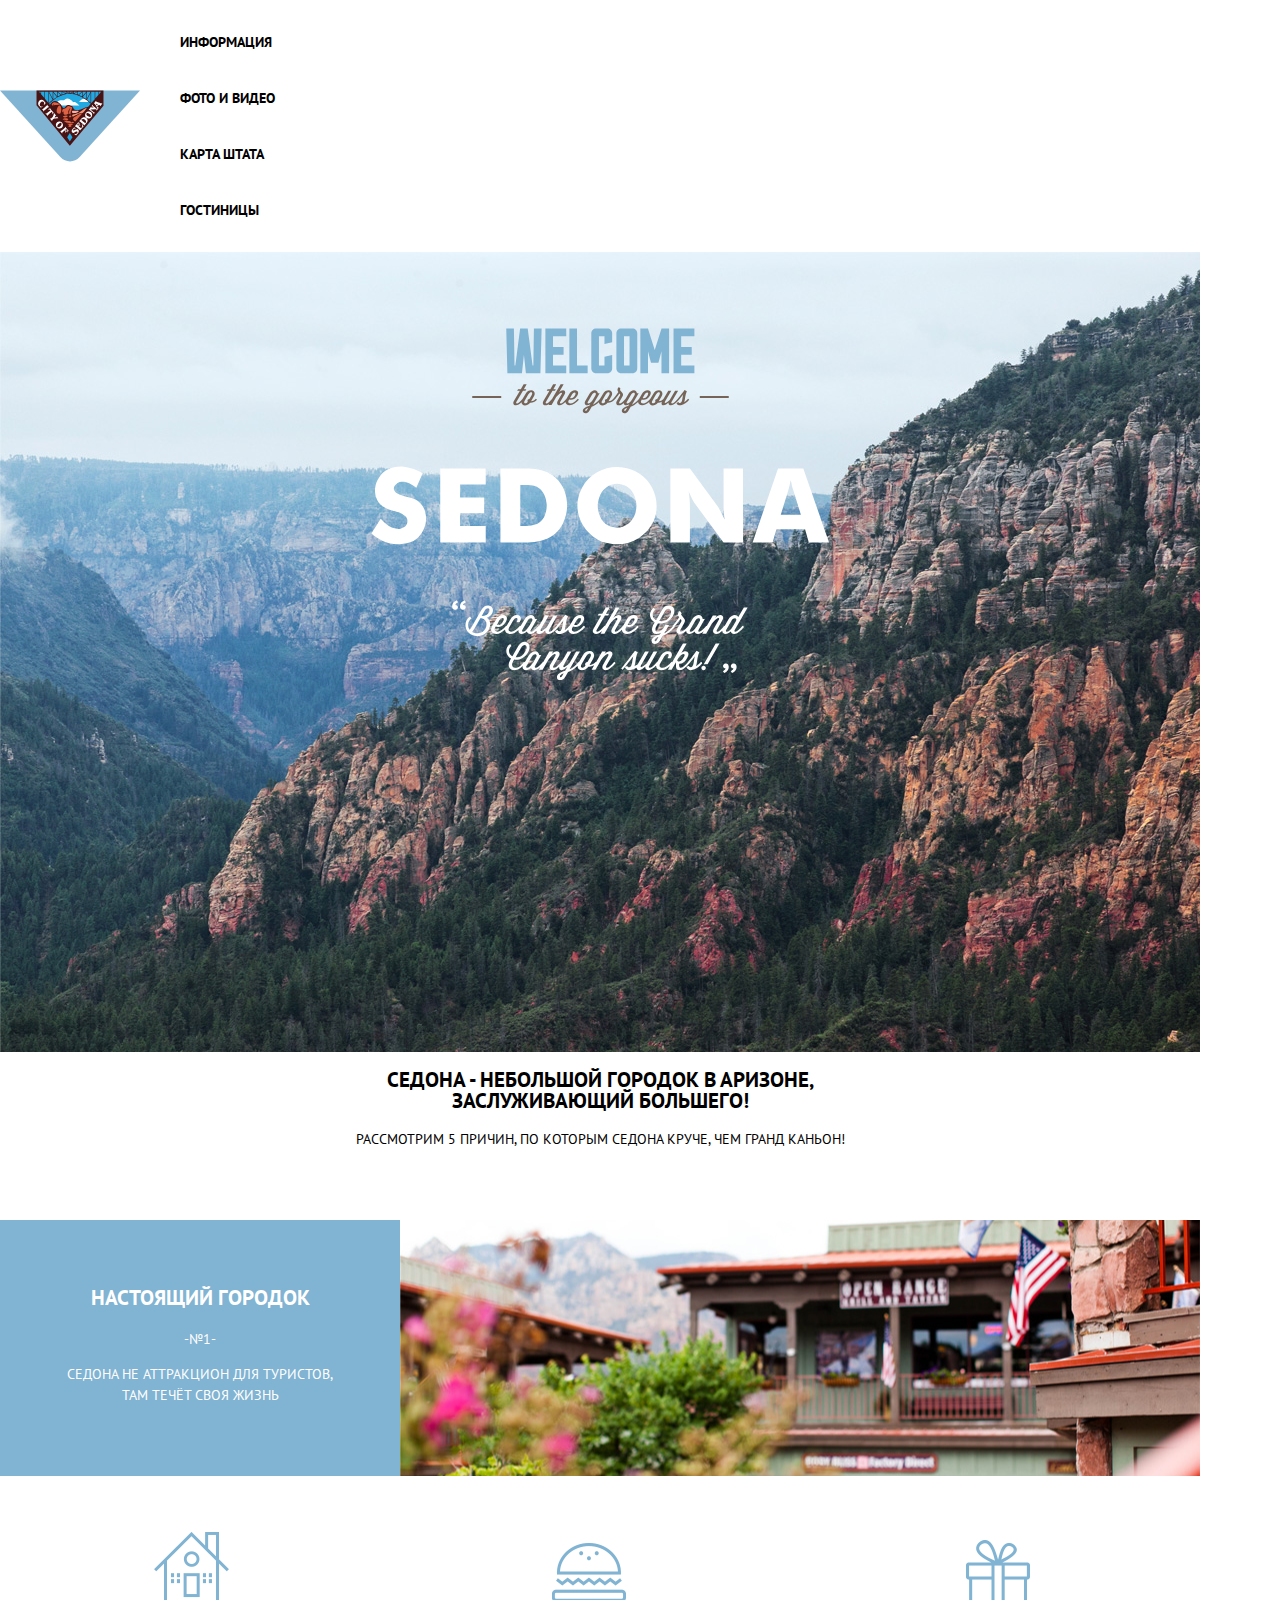
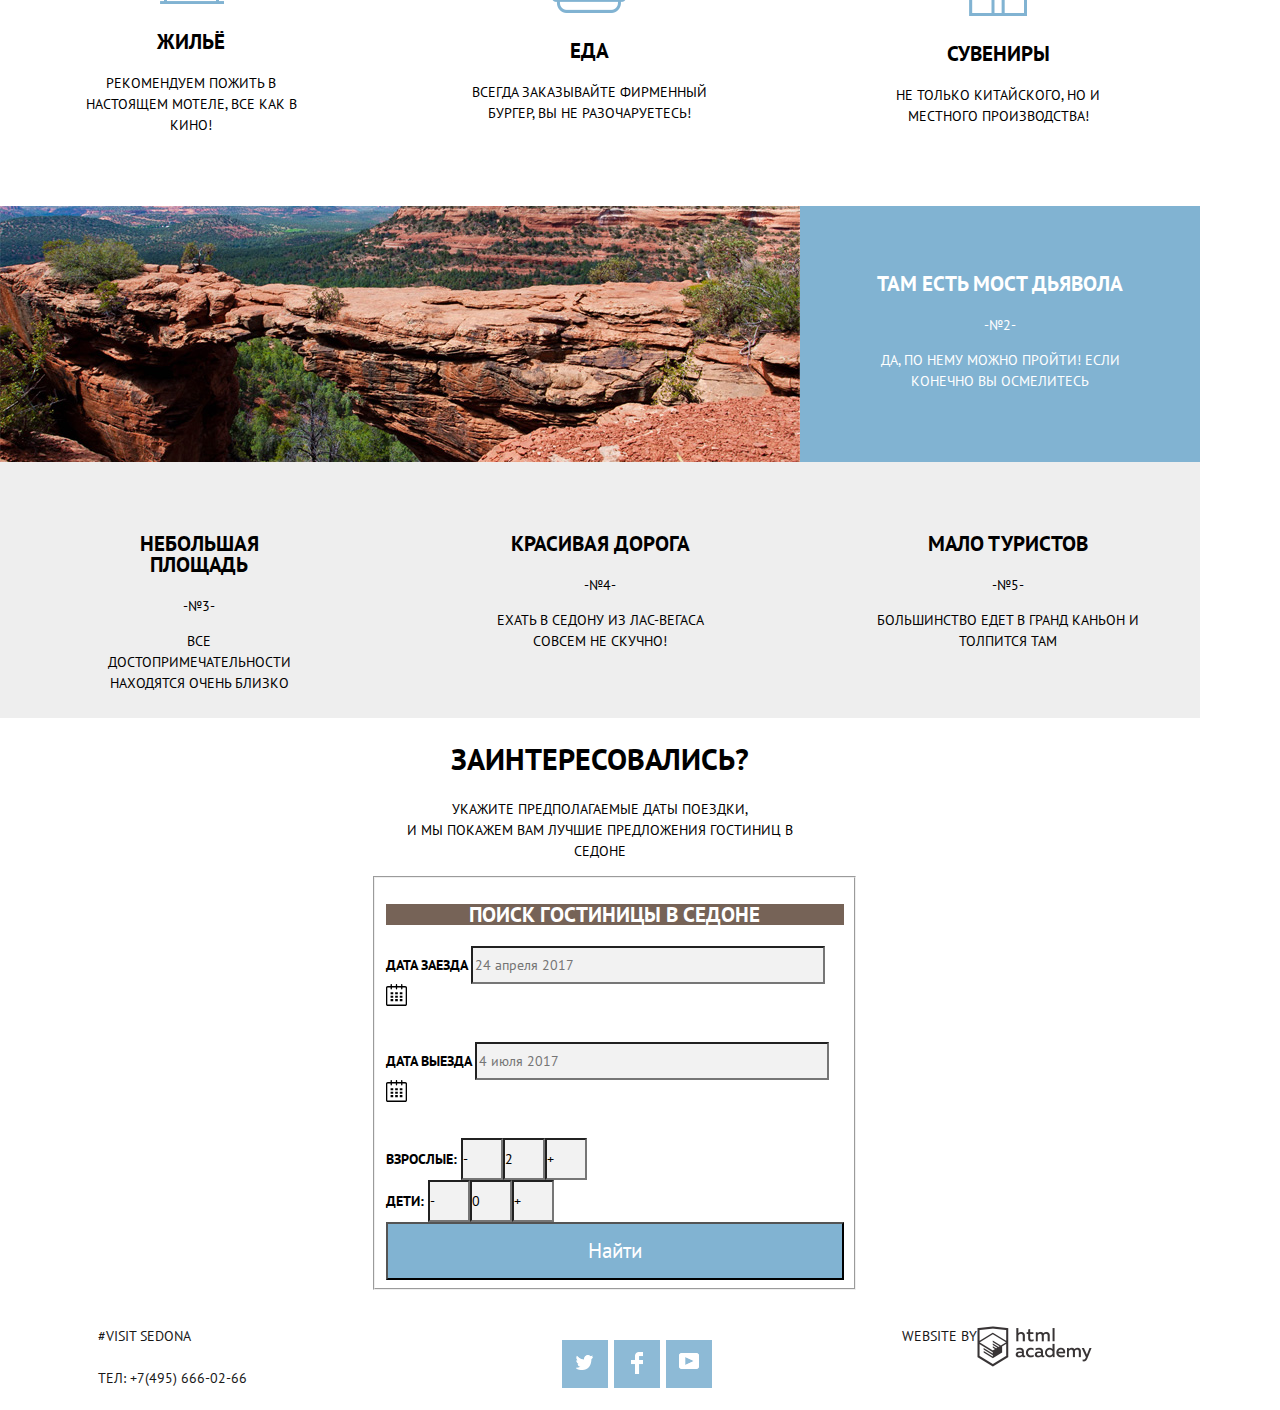
==== commit 25ae402f: "дополняю стилизацию" ====
--- a/index.html
+++ b/index.html
@@ -10,38 +10,42 @@
   <body>
 <div class="container clearfix">
 <header>
-  <nav>
+  <nav class="site-navigation ">
     <a class="main-header-logo">
     <img src="img/logo.svg" width="140" height="72" alt="Логотип Sedona">
     </a>
-  <ul class="site-navigation ">
+    <div class="navigation-wraper">
+  <ul>
       <li class="navigation-item"><a href="info.html"  alt="Информация">информация</a></li>
       <li class="navigation-item"><a href="foto and video.html" alt="Фото и видео">фото и видео</a></li>
       <li class="navigation-item"><a href="state map.html"  alt="Карта штата">карта штата</a></li>
-      <li class="navigation-item"><a href="hotels.html" alt="Гостиницы">гостиницы</li>
+      <li class="navigation-item"><a href="hotels.html" alt="Гостиницы">гостиницы</a></li>
     </ul>
+  </div>
   </nav>
 </header>
 </div>
 <main>
   <section class="welcome">
-  <h1 class="visually-hidden">Welcome to the georgeos Sedona<h1>
+  <h1 class="visually-hidden">Welcome to the georgeos Sedona</h1>
 <div class="sedona-img">
   <img src="img/welcome.svg" width="459" height="353" alt="Welcome to Sedona">
 </div>
 </section>
-  <section>
-    <h2>Седона - небольшой городок в Аризоне, заслуживающий большего!<h2>
+  <section class="reasons">
+    <h2>Седона - небольшой городок в Аризоне,<br> заслуживающий большего!</h2>
     <p>Рассмотрим 5 причин, по которым Седона круче, чем Гранд Каньон!</p>
    </section>
-   <section class="real-town">
+   <div class="real-town-wrapper">
+   <div class="real-town">
+        </div>
     <div class="advantages-blue">
     <h3>настоящий городок</h3>
     <span>-№1-</span>
     <p>седона не аттракцион для туристов,
     там течёт своя жизнь</p>
     </div>
-   </section>
+  </div>
     <div class="sights">
   <div class="sight1">
     <img src="img/icon-1.png">
@@ -59,23 +63,25 @@
     <p>Не только китайского, но и местного производства!</p>
   </div>
 </div>
-  <section class="devils-brige">
+  <div class="devils-brige-wrapper">
+  <div class="devils-brige">
+  </div>
   <div class="advantages-blue second">
     <h3>Там есть мост дьявола</h3>
     <span>-№2-</span>
     <p>Да, по нему можно пройти! Если конечно вы осмелитесь</p>
   </div>
-</section>
+</div>
 <div class="advantages-gray">
   <div class="advantage-gray">
     <h3>Небольшая площадь</h3>
     <span>-№3-</span>
-    <p>Все достопримечательности находятся очень близко</p>
+ <p>Все достопримечательности находятся очень близко</p>
   </div>
   <div class="advantage-gray">
     <h3>Красивая дорога</h3>
     <span>-№4-</span>
-    <p>Ехать в Седону из Лас-Вегаса совсем не скучно!</p>
+<p>Ехать в Седону из Лас-Вегаса совсем не скучно!</p>
   </div>
   <div class="advantage-gray">
     <h3>Мало туристов</h3>
@@ -83,52 +89,59 @@
     <p>Большинство едет в Гранд Каньон и толпится там</p>
   </div>
 </div>
-  <section>
+  <section class="form-container">
     <div class="interested">
     <h3>Заинтересовались?</h3>
     <p>Укажите предполагаемые даты поездки,<br>
     и мы покажем вам лучшие предложения гостиниц в Седоне </p>
     </div>
-      <div class="pop-up">
-        <div>
-          <h3>Поиск гостиницы в Седоне</h3>
-        </div>
-        <div>
-          <form action="https://echo.htmlacademy.ru/courses" method="post">
+    <div class="pop-up">
+    <form action="https://echo.htmlacademy.ru/courses" method="post">
+<fieldset>
+    <h3>Поиск гостиницы в Седоне</h3>
+    <div class="field">
     <label for="check-in-date"> Дата заезда</label>
     <input type="text" id="check-in-date" name="check-in-date" placeholder="24 апреля 2017" required tabindex="1" alt="Дата заезда">
     <div class="calendar"> <img src="img/calendar.svg"></div>
+    </div>
+    <div class="field">
     <label for="check-out-date">Дата выезда</label>
     <input type="text" id="check-out-date" name="check-out-date" placeholder="4 июля 2017" required tabindex="2" alt="Дата выезда">
     <div class="calendar"> <img src="img/calendar.svg"></div>
+    </div>
+    <div class="short-field">
     <label for="adult">Взрослые:</label>
     <input type="bottom-minus" value="-" tabindex="3" alt="меньше">
     <input type="text" id="adult" name="adult" value="2" alt="количество взрослых">
     <input type="bottom-plus" value="+" tabindex="4" alt="больше">
+    </div>
+    <div class="short-field">
     <label for="kids">Дети:</label>
     <input type="bottom-minus" value="-" tabindex="5" alt="меньше">
     <input type="text" id="kids" name="kids" value="0" alt="количество детей">
     <input type="bottom-plus" value="+" tabindex="6" alt="больше">
-     <div class="buttons">
-       <input type="submit" value="Найти" tabindex="7" alt="Логотип Sedona="Найти">
-     </div>
-         </form>
-      </div>
+    </div>
+    <div class="buttons"></div>
+    <input type="submit" value="Найти" tabindex="7" alt="Найти">
+  </fieldset>
+    </form>
+  </div>
   </section>
   <section class="map">
   </section>
 </main>
-<footer>
-  <a class="contact" href=#>#visit Sedona</a><br>
-  <a class="contact" href=#  alt="номер телефона">Тел: +7(495) 666-02-66</a>
- <div>
+<footer class="main-footer">
+  <div class="contact">
+  <a href=#>#visit Sedona</a><br>
+  <a href=#  alt="номер телефона">Тел: +7(495) 666-02-66</a>
+</div>
  <ul class="socials">
    <li class="social"><a href=https://twitter.com/ alt="Твитер"></a></li>
    <li class="social"><a href=https://www.facebook.com/ alt="Фейсбук"></a></li>
    <li class="social"><a href=https://www.youtube.com/ alt="Ютюб"></a></li>
  </ul>
 </div>
-<div class="academy">
+<div class="copyright">
     Website by
 <a href= https://htmlacademy.ru/ tabindex="0" alt="html академия" >
 </a>
--- a/css/style.css
+++ b/css/style.css
@@ -33,7 +33,13 @@
   background: url("../img/background-photo.jpg");
   background-repeat: no-repeat;
 }
-
+.reasons {
+  text-align: center;
+  padding-bottom: 56px;
+}
+.sedona-img {
+  padding-top: 76px;
+}
 h3 {
   font-weight: 700;
   font-size: 21px;
@@ -48,7 +54,7 @@
   width: 1200px;
   display: flex;
   justify-content: flex-start;
-  wrap: nowrap;
+  align-items: center;
   font-size: 14px;
   line-height: 26px;
   background-color: white;
@@ -56,16 +62,17 @@
   font-weight: 700;
   color: #000000;
 }
-.navigation-item {
-  display: flex;
-  flex-direction: column;
+
 }
 .clearfix::after {
   content: "";
   display: table;
   clear: both;
 }
-
+.navigation-wraper {
+  display: flex;
+    width: 1200px;
+}
 .site-navigation a:hover,
 .site-navigation a:focus{
   color: #81b3d2;
@@ -80,8 +87,9 @@
   flex-direction: column;
   flex-wrap: wrap;
   width: 240px;
-  height: 56px;
-  line-height: 26;
+  padding-top: 15px;
+  padding-bottom: 15px;
+  line-height: 26px;
   margin: auto;
   vertical-align: top;
   box-sizing: border-box;
@@ -111,7 +119,7 @@
   display:flex;
   align-items: center;
   text-align: center;
-  justify-content: center;
+  justify-content: space-around;
   height: 330px;
 
 }
@@ -123,10 +131,23 @@
   display: flex;
   flex-direction: column;
   flex-wrap: wrap;
-  justify-content:  center;
+  justify-content: space-around;
   align-items: center;
   text-align: center;
 }
+.advantages-gray div:nth-child(1) {
+  width: 208px;
+  padding: 50px 97px 63px 95px;
+}
+.advantages-gray div:nth-child(2) {
+  width: 262px;
+  padding: 50px 69px 64px 69px;
+}
+.advantages-gray div:nth-child(3) {
+  width: 262px;
+  padding: 50px 77px 64px 77px;
+}
+
 .advantages-blue {
   width: 280px;
   height: 146px;
@@ -138,35 +159,135 @@
   padding: 46px 60px 64px;
   display: block;
 }
-
+.sight1 >p {
+  width: 252px;
+}
+.sight2 >p {
+  width: 284px;
+}
+.sight3 >p {
+  width: 273px;
+}
+.real-town-wrapper {
+  display: flex;
+  flex-direction: row;
+}
 .real-town {
   background-image: url("../img/feature-picture-1.jpg");
   background-position: right;
-  width: 1200px;
+  width: 800px;
   height: 256px;
   background-repeat: no-repeat;
+  order: 2;
+}
+.devils-brige-wrapper {
+  display: flex;
+  flex-direction: row;
 }
 
 .devils-brige {
   background-image: url("../img/feature-picture-2.jpg");
   background-position: left;
-  width: 1200px;
+  width: 800px;
   height: 256px;
   background-repeat: no-repeat;
 }
 .second {
-  position: right;
-  margin-left: 800px;
+  align-self: flex-end;
 }
 
 .interested h3{
   font-size: 30px;
+}
+.interested p {
+  margin-top: 0;
+}
+.interested {
+  display: flex;
+  width: 434px;
+  min-height: 93px;
+  margin-left: 383px;
+  margin-right: 383px;
+  flex-direction: row;
+  flex-wrap: wrap;
+  justify-content: center;
+  align-items: center;
+  text-align: center;
+}
+.pop-up h3 {
+    text-align: center;
+    background-size: 568px 86px;
+    background-color: #766357;
+    color: white;
+}
+.pop-up {
+  display: flex;
+  width: 1200px;
+
+}
+form {
+  display: flex;
+  width: 458px;
+  min-height: 370px;
+  padding: 0;
+  font-weight: 700;
+  margin: auto;
+}
+.field {
+    position: relative;
+    margin-bottom: 30px;
+    clear: both;
+    text-align: left;
+}
+.field input {
+  width: 346px;
+  min-height: 32px;
+  background-color: #f2f2f2;
+}
+input[type=submit] {
+  width: 458px;
+  height: 58px;
+  background-color: #81b3d2;
+  color: white;
+  font-size: 21px;
+  line-height: 21px;
+  text-align: center;
+}
+
+.short-field input{
+  width: 38px;
+  height: 38px;
+  background-color: #f2f2f2;
+  margin-right: -4px;
+  padding: 0;
+}
+.main-footer {
+  display: flex;
+  width: 1200px;
+  height: 120px;
+  opacity: 0.9;
+  justify-content: space-around;
+}
+.contact {
+  display: flex;
+  width: 223px;
+  margin-top: 36px;
+  flex-wrap: wrap;
+}
+.socials {
+  display: flex;
+  width: 150px;
 }
 .social {
   background-color: #81b3d2;
   width: 46px;
   height: 48px;
   list-style: none;
+  display: flex;
+  text-align: justify;
+  margin-left: 6px;
+  margin-top: 36px;
+
 }
 .social a{
   width: 46px;
@@ -201,19 +322,15 @@
 .social a:active {
 color: #5496bd;
 }
-
-
-}
-.pop-up {
-  display: none;
-}
-.academy a::before {
+.copyright {
+  display: flex;
+  width: 200px;
+  margin-top: 36px;
+}
+.copyright a::before {
   content: url("../img/logo-htmla.png");
 }
-.contact {
-    font-size: 21px;
-}
-
+/* inner */
 a.button-more {
   display: inline;
   width: 110px;
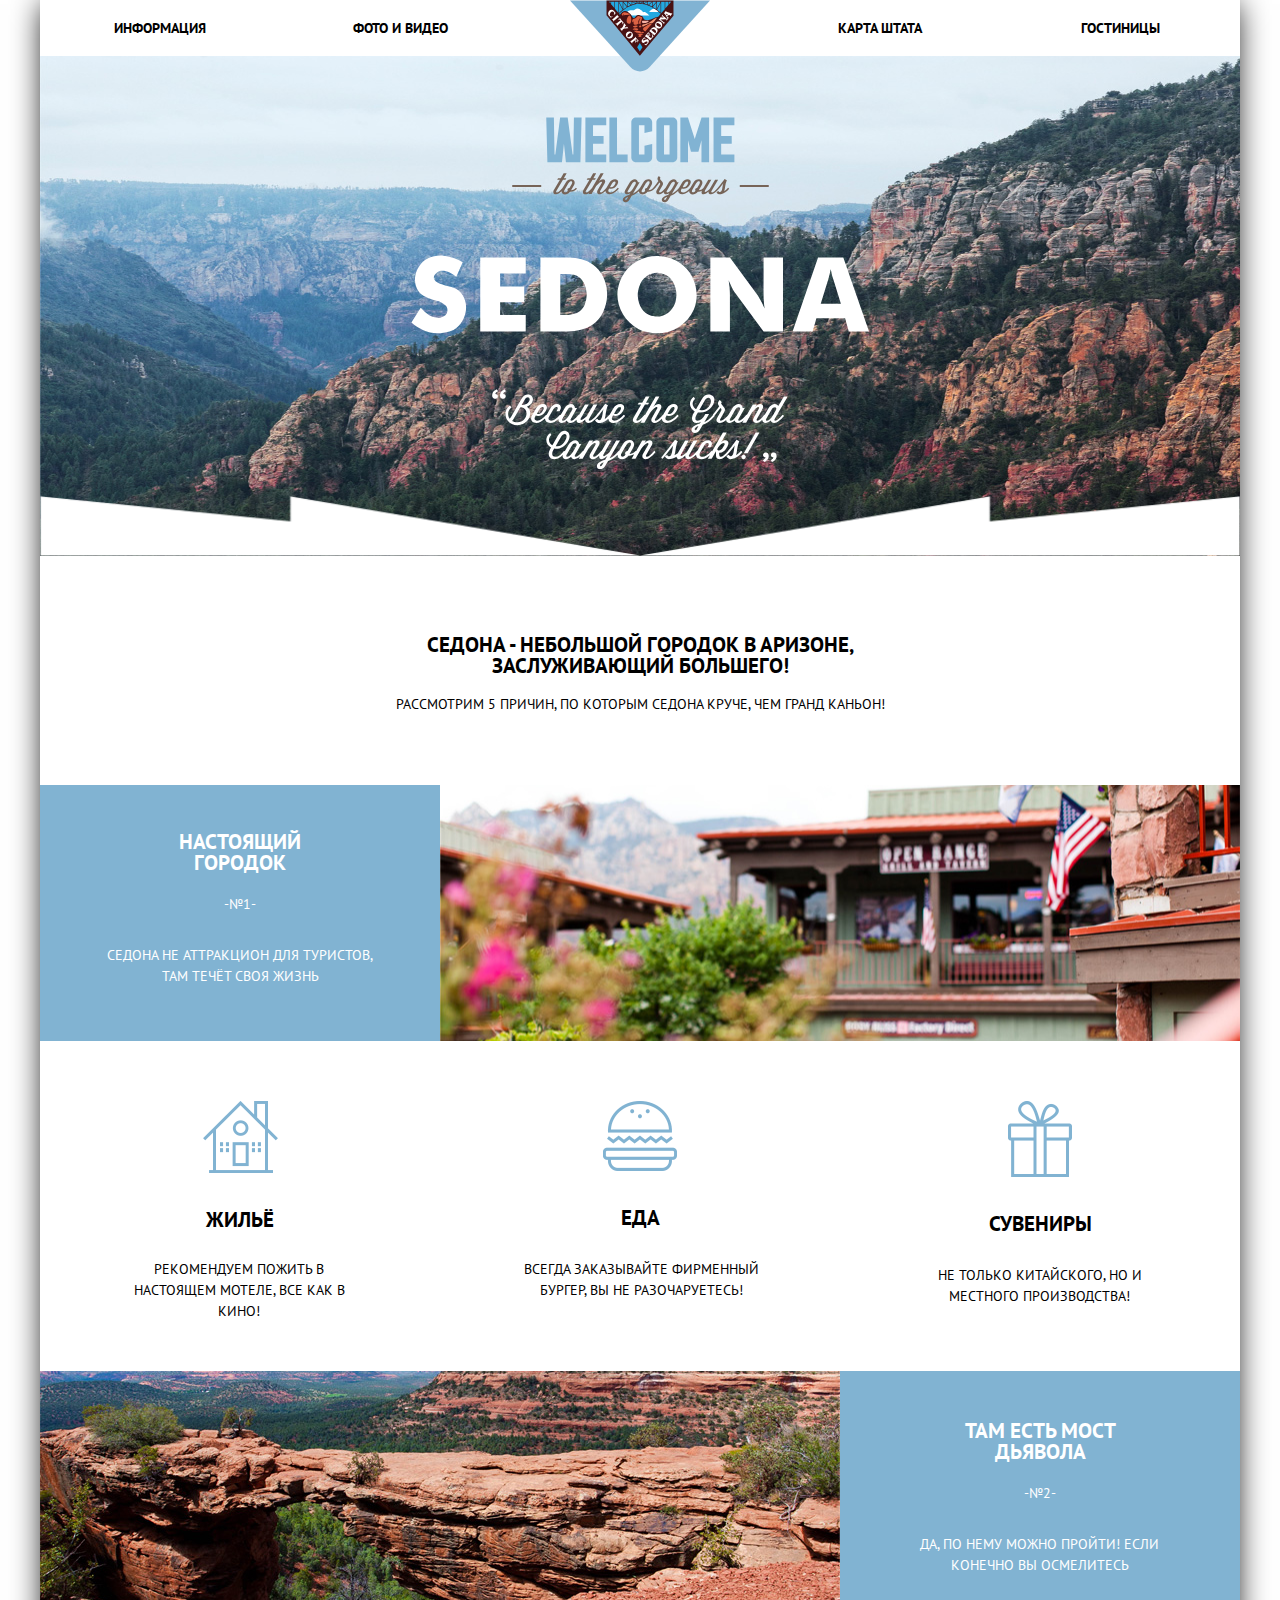
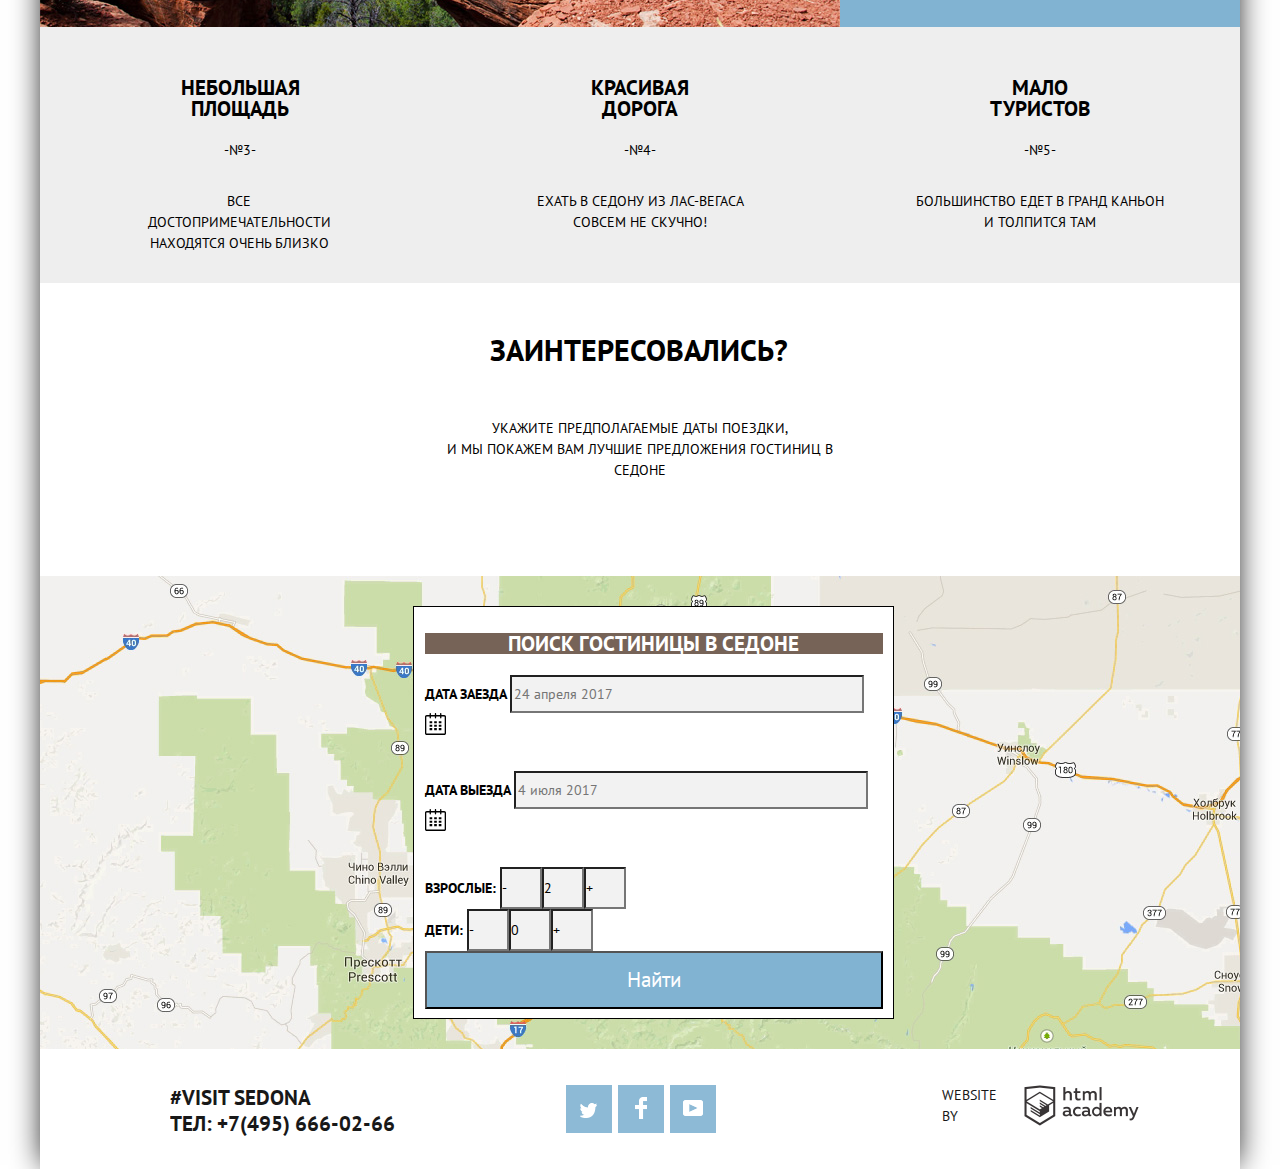
==== commit fc53f599: "стилизация" ====
--- a/index.html
+++ b/index.html
@@ -14,17 +14,14 @@
     <a class="main-header-logo">
     <img src="img/logo.svg" width="140" height="72" alt="Логотип Sedona">
     </a>
-    <div class="navigation-wraper">
-  <ul>
+    <ul class="navigation">
       <li class="navigation-item"><a href="info.html"  alt="Информация">информация</a></li>
       <li class="navigation-item"><a href="foto and video.html" alt="Фото и видео">фото и видео</a></li>
       <li class="navigation-item"><a href="state map.html"  alt="Карта штата">карта штата</a></li>
       <li class="navigation-item"><a href="hotels.html" alt="Гостиницы">гостиницы</a></li>
     </ul>
-  </div>
   </nav>
 </header>
-</div>
 <main>
   <section class="welcome">
   <h1 class="visually-hidden">Welcome to the georgeos Sedona</h1>
@@ -47,17 +44,17 @@
     </div>
   </div>
     <div class="sights">
-  <div class="sight1">
+  <div class="sight housing">
     <img src="img/icon-1.png">
     <h3>Жильё</h3>
     <p>Рекомендуем пожить в настоящем мотеле, все как в кино!</p>
   </div>
-  <div class="sight2">
+  <div class="sight food">
     <img src="img/icon-3.png">
     <h3>Еда</h3>
     <p>Всегда заказывайте фирменный бургер, вы не разочаруетесь!</p>
   </div>
-  <div class="sight3">
+  <div class="sight souvenir">
     <img src="img/icon-2.png">
     <h3>Сувениры</h3>
     <p>Не только китайского, но и местного производства!</p>
@@ -73,17 +70,17 @@
   </div>
 </div>
 <div class="advantages-gray">
-  <div class="advantage-gray">
+  <div class="advantage-gray square">
     <h3>Небольшая площадь</h3>
     <span>-№3-</span>
  <p>Все достопримечательности находятся очень близко</p>
   </div>
-  <div class="advantage-gray">
+  <div class="advantage-gray road">
     <h3>Красивая дорога</h3>
     <span>-№4-</span>
 <p>Ехать в Седону из Лас-Вегаса совсем не скучно!</p>
   </div>
-  <div class="advantage-gray">
+  <div class="advantage-gray tourists">
     <h3>Мало туристов</h3>
     <span>-№5-</span>
     <p>Большинство едет в Гранд Каньон и толпится там</p>
@@ -95,6 +92,7 @@
     <p>Укажите предполагаемые даты поездки,<br>
     и мы покажем вам лучшие предложения гостиниц в Седоне </p>
     </div>
+<div class="map">
     <div class="pop-up">
     <form action="https://echo.htmlacademy.ru/courses" method="post">
 <fieldset>
@@ -126,27 +124,25 @@
   </fieldset>
     </form>
   </div>
-  </section>
-  <section class="map">
+</div class="map">
   </section>
 </main>
 <footer class="main-footer">
   <div class="contact">
-  <a href=#>#visit Sedona</a><br>
+  <a href=#>#visit Sedona</a>
   <a href=#  alt="номер телефона">Тел: +7(495) 666-02-66</a>
 </div>
  <ul class="socials">
-   <li class="social"><a href=https://twitter.com/ alt="Твитер"></a></li>
-   <li class="social"><a href=https://www.facebook.com/ alt="Фейсбук"></a></li>
-   <li class="social"><a href=https://www.youtube.com/ alt="Ютюб"></a></li>
+   <li class="social"><a href="https://twitter.com/" alt="Твитер"></a></li>
+   <li class="social"><a href="https://www.facebook.com/" alt="Фейсбук"></a></li>
+   <li class="social"><a href="https://www.youtube.com/" alt="Ютюб"></a></li>
  </ul>
-</div>
 <div class="copyright">
-    Website by
+    <span>Website by</span>
 <a href= https://htmlacademy.ru/ tabindex="0" alt="html академия" >
 </a>
 </div>
 </footer>
-<div class="container">
+</div>
   </body>
 </html>
--- a/css/style.css
+++ b/css/style.css
@@ -9,7 +9,11 @@
 background-color: white;
 border: 2px; #000000;
 }
-
+.container {
+  max-width: 1200px;
+  margin: 0 auto;
+  box-shadow: 0 0 30px -4px;
+}
 header,
 main,
 footer {
@@ -27,18 +31,23 @@
 line-height: 0;
 }
 
-section.welcome {
-  width: 1200px;
-  height: 800px;
-  background: url("../img/background-photo.jpg");
-  background-repeat: no-repeat;
+.welcome {
+  height: 500px;
+  background-image:
+     url("../img/polygon.png"),
+     url("../img/background-photo.jpg");
+     background-repeat: no-repeat, no-repeat;
+     background-size:1200px 60px, 1200px 518px;
+     background-position: bottom, 100%;
+
 }
 .reasons {
   text-align: center;
+  padding-top: 61px;
   padding-bottom: 56px;
 }
 .sedona-img {
-  padding-top: 76px;
+  padding-top: 61px;
 }
 h3 {
   font-weight: 700;
@@ -48,22 +57,15 @@
 }
 .sedona-img {
   text-align: center;
-
-}
-.site-navigation {
-  width: 1200px;
-  display: flex;
-  justify-content: flex-start;
-  align-items: center;
-  font-size: 14px;
-  line-height: 26px;
-  background-color: white;
-  list-style: none;
-  font-weight: 700;
-  color: #000000;
-}
-
-}
+}
+.navigation {
+  display: flex;
+  position: relative;
+  margin: 0;
+  padding: 0;
+  width: 100%;
+}
+
 .clearfix::after {
   content: "";
   display: table;
@@ -73,54 +75,40 @@
   display: flex;
     width: 1200px;
 }
-.site-navigation a:hover,
-.site-navigation a:focus{
+.navigation a:hover,
+.navigation a:focus{
   color: #81b3d2;
 }
 
-.site-navigation a:active {
+.navigation a:active {
 color: #rgba(0,0,0,0.3);
 }
 
-.site-navigation li {
+.navigation li {
   display:flex;
   flex-direction: column;
   flex-wrap: wrap;
-  width: 240px;
+  width: 20%;
   padding-top: 15px;
   padding-bottom: 15px;
   line-height: 26px;
-  margin: auto;
-  vertical-align: top;
-  box-sizing: border-box;
+  text-align: center;
+  box-sizing: border-box;
+  font-weight: 700;
 
 }
 .main-header-logo {
-  padding: 0;
-  font-size: 0;
-  position: relative;
-
-}
-.site-navigation li:nth-child(1),
-.site-navigation li:nth-child(2) {
-
-}
-}
-.site-navigation li:nth-child(3),
-.site-navigation li:nth-child(4) {
-
-}
-
+  position: absolute;
+  left: 50%;
+  transform: translateX(-50%);
+}
+.navigation li:nth-child(2) {
+  margin-right: auto;
+
+}
 
 .visually-hidden {
 display: none;
-}
-.sights {
-  display:flex;
-  align-items: center;
-  text-align: center;
-  justify-content: space-around;
-  height: 330px;
 
 }
 .advantages-gray {
@@ -135,38 +123,96 @@
   align-items: center;
   text-align: center;
 }
-.advantages-gray div:nth-child(1) {
-  width: 208px;
-  padding: 50px 97px 63px 95px;
-}
-.advantages-gray div:nth-child(2) {
-  width: 262px;
-  padding: 50px 69px 64px 69px;
-}
-.advantages-gray div:nth-child(3) {
-  width: 262px;
-  padding: 50px 77px 64px 77px;
-}
-
+.advantage-gray  {
+  width: 400px;
+  min-height: 256px;
+}
+.advantage-gray h3{
+  padding-top: 50px;
+  margin-top: 0;
+  padding-left: 140px;
+  padding-right: 140px;
+  text-align: center;
+}
+.advantage-gray span{
+  margin-top: 30px;
+}
+.square p {
+  padding-left: 95px;
+  padding-right: 97px;
+  padding-bottom: 64px;
+  margin-top: 30px;
+  margin-bottom: 0;
+}
+.road p {
+  padding-left: 69px;
+  padding-right: 69px;
+  padding-bottom: 64px;
+  margin-top: 30px;
+  margin-bottom: 0;
+}
+.tourists p {
+  padding-left: 73px;
+  padding-right: 73px;
+  padding-bottom: 64px;
+  margin-top: 30px;
+  margin-bottom: 0;
+}
 .advantages-blue {
-  width: 280px;
-  height: 146px;
+  width: 400px;
+  height: 256px;
   text-align: center;
   font-size: 14px;
   margin-left: 0;
   color: #ffffff;
   background-color: #81b3d2;
-  padding: 46px 60px 64px;
   display: block;
 }
-.sight1 >p {
-  width: 252px;
-}
-.sight2 >p {
-  width: 284px;
-}
-.sight3 >p {
-  width: 273px;
+.advantages-blue h3 {
+  padding-top: 46px;
+  padding-left: 130px;
+  padding-right: 130px;
+  margin-top: 0px;
+}
+.advantages-blue span {
+  margin-top: 30px;
+  padding-left: 173px;
+  padding-right: 173px;
+}
+.advantages-blue p {
+  margin-top: 30px;
+  padding: 0 60px 64px 60px;
+}
+.sights {
+  display:flex;
+  text-align: center;
+  min-height: 330px;
+}
+.sight {
+  width: 400px;
+  padding: 0;
+}
+.sight img{
+  padding-top: 60px;
+}
+.sight h3{
+  margin-top: 30px;
+
+}
+.housing p{
+  margin-top: 29px;
+  padding-left: 73px;
+  padding-right: 75px;
+}
+.food p{
+  margin-top: 31px;
+  padding-left: 59px;
+  padding-right: 57px;
+}
+.souvenir p{
+  margin-top: 31px;
+  padding-left: 63px;
+  padding-right: 64px;
 }
 .real-town-wrapper {
   display: flex;
@@ -195,25 +241,52 @@
 .second {
   align-self: flex-end;
 }
-
+.second h3 {
+  padding-top: 49px;
+  padding-left: 120px;
+  padding-right: 120px;
+}
+.second span {
+  margin-top: 28px;
+}
+.second p{
+  margin-top: 30px;
+  padding-left: 48px;
+  padding-right: 49px;
+  padding-bottom: 65px;
+
+}
 .interested h3{
   font-size: 30px;
+  padding-left: 450px;
+  padding-right: 450px;
+  padding-top: 56px;
+  margin: 0;
+}
+
+.interested {
+  display: flex;
+  flex-wrap: wrap;
+  min-height: 293px;
+  flex-shrink: 0;
 }
 .interested p {
-  margin-top: 0;
-}
-.interested {
-  display: flex;
-  width: 434px;
-  min-height: 93px;
-  margin-left: 383px;
-  margin-right: 383px;
-  flex-direction: row;
-  flex-wrap: wrap;
-  justify-content: center;
-  align-items: center;
-  text-align: center;
-}
+  display: block;
+  padding-left: 380px;
+  padding-right: 380px;
+  margin-top: 30px;
+  padding-bottom: 53px;
+  min-width: 434px;
+  text-align: center;
+
+}
+.map {
+  display: flex;
+  width: 100%;
+  height: 473px;
+  background-image: url("../img/map.jpg");
+}
+/* form */
 .pop-up h3 {
     text-align: center;
     background-size: 568px 86px;
@@ -232,6 +305,12 @@
   padding: 0;
   font-weight: 700;
   margin: auto;
+
+  }
+fieldset    {
+  flex-shrink: 0;
+  background-color: white;
+  border: 1px solid black;
 }
 .field {
     position: relative;
@@ -261,22 +340,38 @@
   margin-right: -4px;
   padding: 0;
 }
+/* footer */
 .main-footer {
   display: flex;
   width: 1200px;
   height: 120px;
   opacity: 0.9;
-  justify-content: space-around;
+  font-size: 21px;
+  font-weight: 700;
+
 }
 .contact {
   display: flex;
-  width: 223px;
-  margin-top: 36px;
+  width: 400px;
+  padding: 36px 44px 32px 130px;
+  line-height: 26px;
   flex-wrap: wrap;
+  box-sizing: border-box;
+}
+.copyright {
+  display: flex;
+  width: 400px;
+  padding: 36px 101px 36px 102px;
+  box-sizing: border-box;
+  font-size: 14px;
+  font-weight: 400;
 }
 .socials {
   display: flex;
-  width: 150px;
+  width: 400px;
+  margin: 0;
+  padding: 36px 120px 36px 120px;
+  box-sizing: border-box;
 }
 .social {
   background-color: #81b3d2;
@@ -284,15 +379,30 @@
   height: 48px;
   list-style: none;
   display: flex;
-  text-align: justify;
   margin-left: 6px;
-  margin-top: 36px;
+  }
+.social a{
+  width: 46px;
+  height: 48px;
+  flex-shrink: 0;
+}
+.social a:hover,
+.social a:focus{
+    background-color: #669ec0;
+  }
+
+.social a:active {
+    background-color: #5496bd;
+  color: #rgba(255,255,255,0.3);
+  }
 
 }
 .social a{
   width: 46px;
   height: 48px;
   display: block;
+  flex-shrink: 0;
+  box-sizing: border-box;
 }
 
 .socials li:nth-child(1)::before {
@@ -315,46 +425,117 @@
   padding: 13px 13px 16px;
 }
 
-.social a:hover {
-  color: #669ec0;
-}
-
-.social a:active {
-color: #5496bd;
-}
-.copyright {
-  display: flex;
-  width: 200px;
-  margin-top: 36px;
-}
 .copyright a::before {
   content: url("../img/logo-htmla.png");
 }
+.copyright span {
+  margin-right: 8px;
+}
+
+.contact a:hover,
+.contact a:focus {
+  color: #81b3d2;
+}
+
 /* inner */
+.hotel {
+  display: flex;
+  min-height: 150px;
+  border-top: 1px solid lightgray;
+  flex-wrap: wrap;
+}
+.Villas {
+  border-bottom: 1px solid lightgray;
+}
+
+.hotel-list h2{
+  margin: 0;
+
+}
+.hotel-photo {
+  width: 135px;
+  height: 90px;
+  padding-left: 72px;
+  padding-bottom: 30px;
+  padding-top: 30px;
+  order: -1;
+}
+
+.hotel-item {
+  margin-left: 30px;
+
+}
+.hotel-item h2 {
+  display: block;
+  margin-top: 25px;
+  font-size: 21px;
+  line-height: 26px;
+  box-sizing: border-box;
+  font-weight: 700;
+
+}
+.hotel-item span {
+  display: inline-block;
+  padding-top: 9px;
+
+}
+.price {
+  margin-left: 33px;
+}
+.bottons {
+  margin-top: 13px;
+
+}
+
 a.button-more {
-  display: inline;
+  display: inline-block;
   width: 110px;
   height: 27px;
   background-color: #81b3d2;
   color: #ffffff;
   font-weight: 700;
-  padding: 8px 17px 7px;
-}
+  padding: 3px 17px;
+  box-sizing: border-box;
+  text-align: center;
+  font-weight: 700;
+}
+
 a.button-book {
-  display: inline;
+  display: inline-block;
   width: 142px;
   height: 27px;
   background-color: #766357;
   color: #ffffff;
   font-weight: 700;
-  padding: 8px 16px 8px;
-}
-
+  padding: 3px 15px;
+  box-sizing: border-box;
+  text-align: center;
+}
+.rate-star{
+  display: flex;
+  flex-direction: column;
+  flex-wrap: wrap;
+  margin-left: 538px;
+}
 .rate {
-  display: inline;
+  display:block;
   width: 110px;
   height: 27px;
   background-color: #f2f2f2;
-  padding: 5px 13px 6px;
+  text-align: center;
   color: #666666;
-}
+  margin-bottom: 31px;
+  margin-top: 47px;
+  box-sizing: border-box;
+}
+.star {
+  background-image: url("../img/star.svg");
+  background-repeat: no-repeat;
+  display: flex;
+  justify-content: flex-end;
+  width: 110px;
+  height: 17px;
+  margin-top: 30px;
+  box-sizing: border-box;
+
+}
